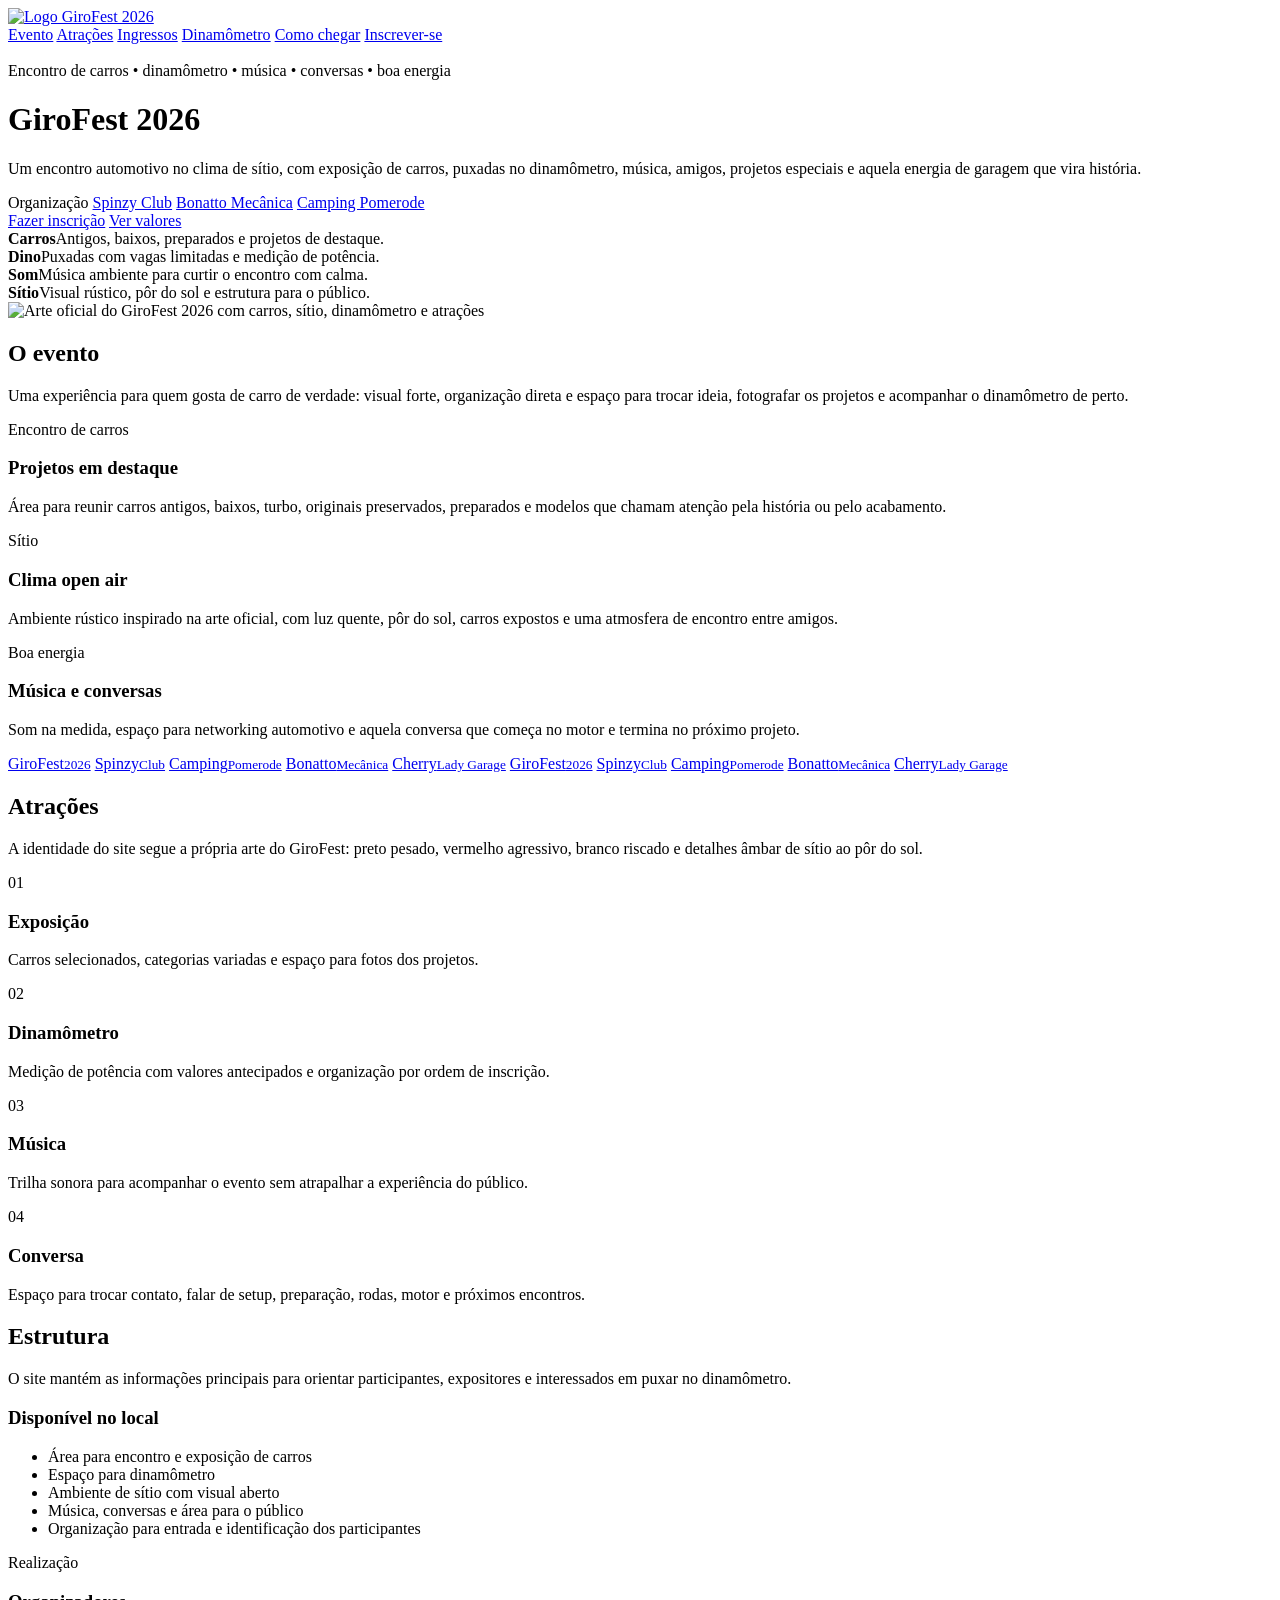
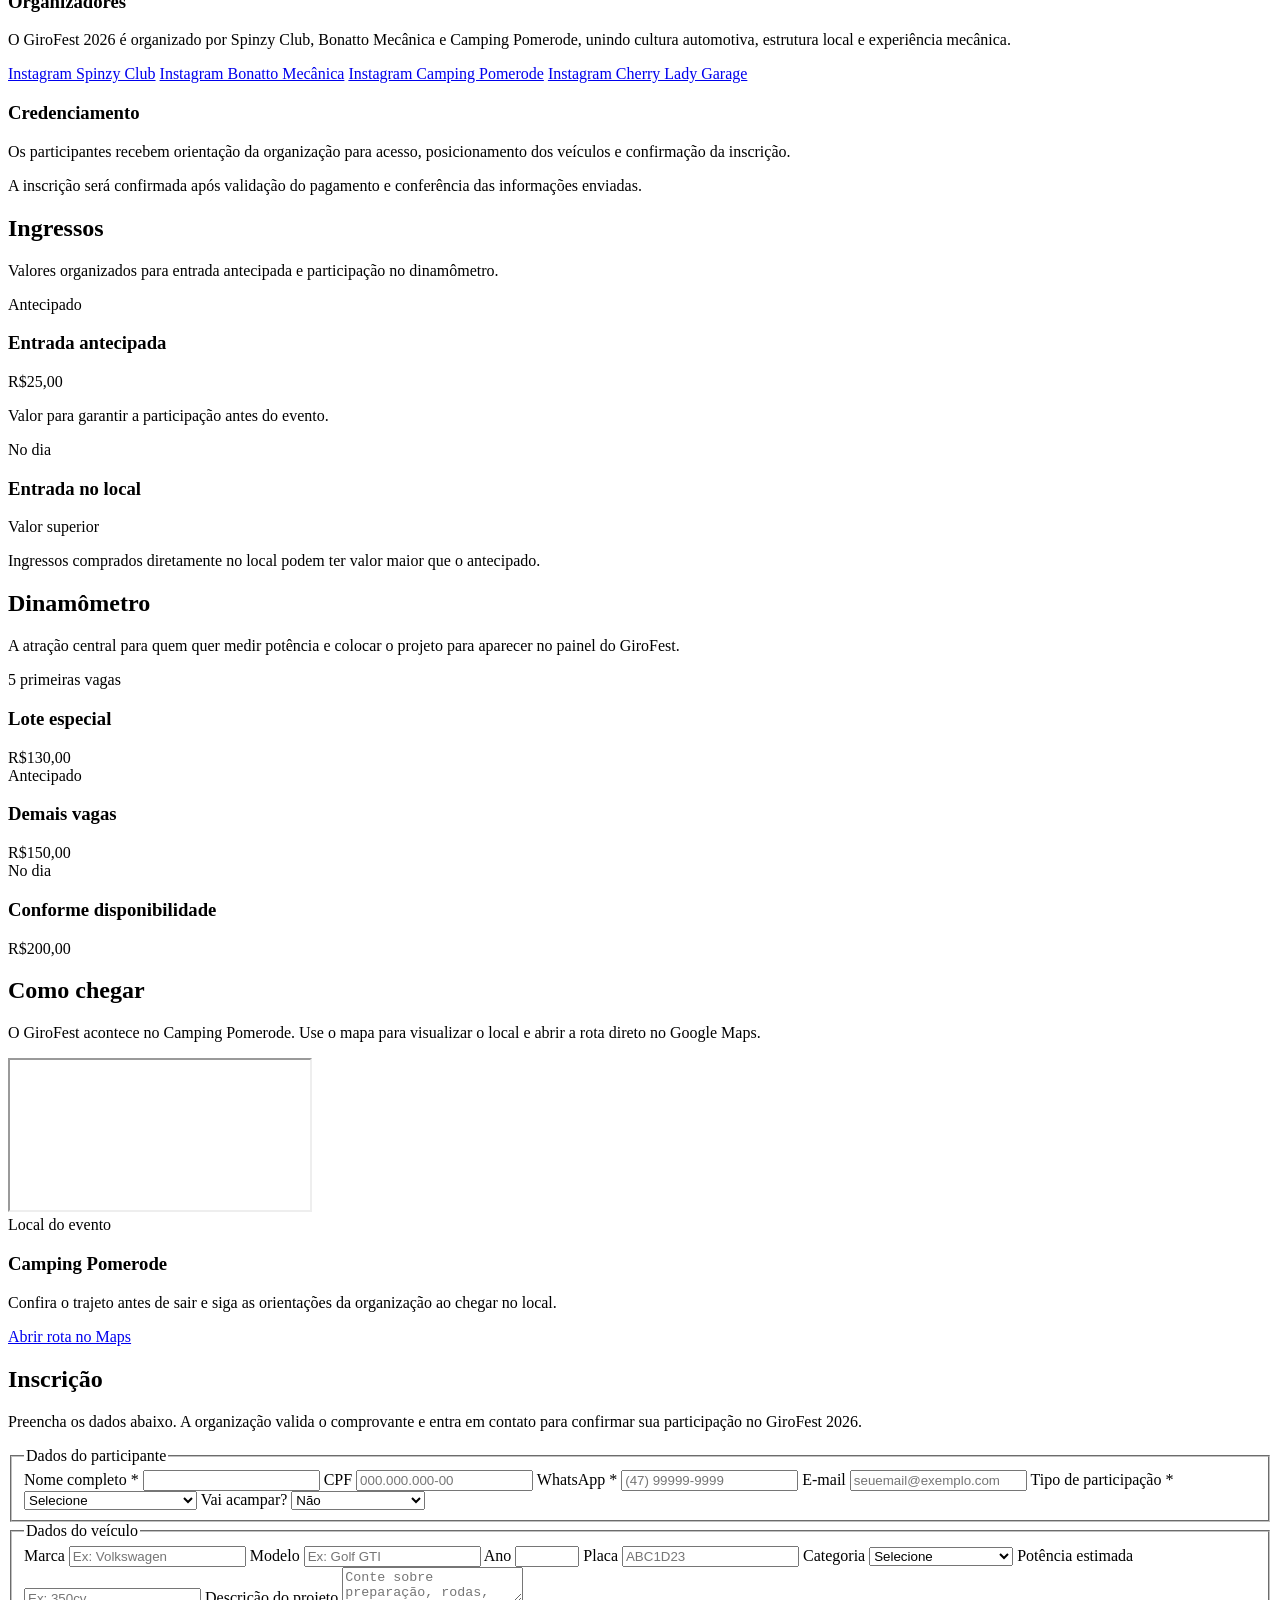
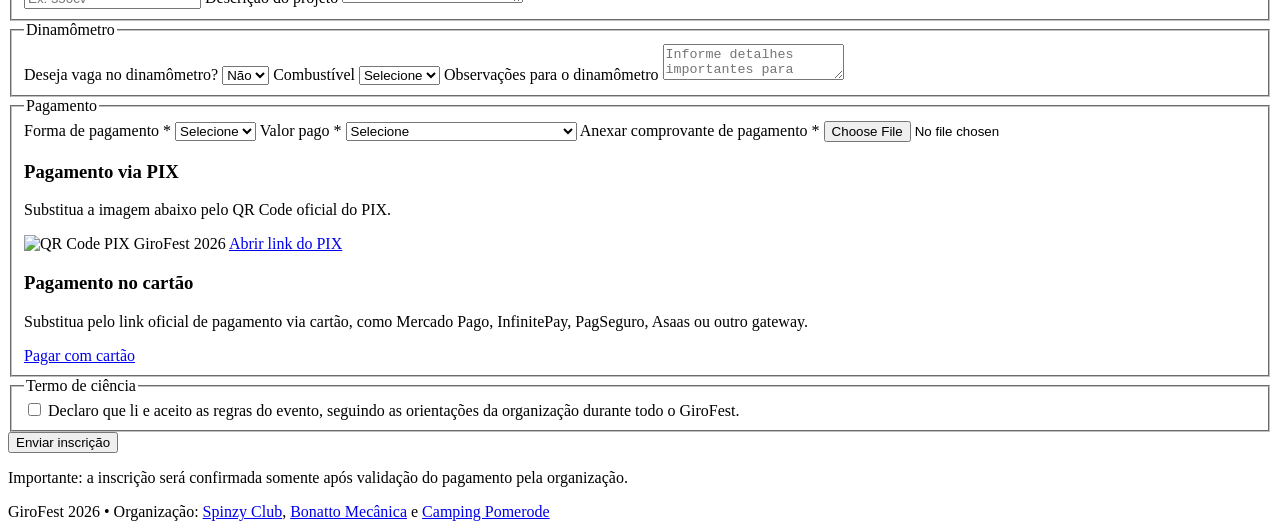
==== index.html @ ef0d071c "Add files via upload" ====
<!DOCTYPE html>
<html lang="pt-BR">
<head>
  <meta charset="UTF-8" />
  <meta name="viewport" content="width=device-width, initial-scale=1.0" />
  <title>GiroFest 2026 | Encontro de Carros</title>
  <meta name="description" content="GiroFest 2026 - encontro de carros com dinamometro, musica, conversas e boa energia em clima de sitio." />
  <link rel="stylesheet" href="css/styles.css" />
</head>
<body>
  <nav class="nav">
    <div class="container nav-inner">
      <a class="brand" href="#top" aria-label="GiroFest 2026">
        <img class="brand-logo" src="assets/images/girofest-logo-2026.jpeg" alt="Logo GiroFest 2026" />
      </a>
      <div class="nav-links">
        <a href="#evento">Evento</a>
        <a href="#atracoes">Atrações</a>
        <a href="#ingressos">Ingressos</a>
        <a href="#dinamometro">Dinamômetro</a>
        <a href="#localizacao">Como chegar</a>
        <a href="#inscricao" class="btn">Inscrever-se</a>
      </div>
    </div>
  </nav>

  <main id="top">
    <header class="hero">
      <div class="hero-bg" aria-hidden="true">
        <img src="assets/images/girofest-poster-2026.jpeg" alt="" />
      </div>

      <div class="container hero-grid">
        <div>
          <div class="eyebrow"><span class="slash"></span> Encontro de carros • dinamômetro • música • conversas • boa energia</div>
          <h1>Giro<span class="title-red">Fest</span> 2026</h1>
          <p class="hero-copy">
            Um encontro automotivo no clima de sítio, com exposição de carros, puxadas no dinamômetro,
            música, amigos, projetos especiais e aquela energia de garagem que vira história.
          </p>
          <div class="organizers" aria-label="Organizadores do GiroFest">
            <span>Organização</span>
            <a href="https://www.instagram.com/spinzyclub" target="_blank" rel="noopener">Spinzy Club</a>
            <a href="https://www.instagram.com/mecanicabonatto" target="_blank" rel="noopener">Bonatto Mecânica</a>
            <a href="https://www.instagram.com/campingpomerode" target="_blank" rel="noopener">Camping Pomerode</a>
          </div>
          <div class="hero-actions">
            <a class="btn" href="#inscricao">Fazer inscrição</a>
            <a class="btn secondary" href="#ingressos">Ver valores</a>
          </div>

          <div class="hero-stats" aria-label="Destaques do GiroFest">
            <div class="stat"><strong>Carros</strong><span>Antigos, baixos, preparados e projetos de destaque.</span></div>
            <div class="stat"><strong>Dino</strong><span>Puxadas com vagas limitadas e medição de potência.</span></div>
            <div class="stat"><strong>Som</strong><span>Música ambiente para curtir o encontro com calma.</span></div>
            <div class="stat"><strong>Sítio</strong><span>Visual rústico, pôr do sol e estrutura para o público.</span></div>
          </div>
        </div>

        <aside class="poster-frame" aria-label="Arte principal GiroFest 2026">
          <img src="assets/images/girofest-poster-2026.jpeg" alt="Arte oficial do GiroFest 2026 com carros, sítio, dinamômetro e atrações" />
        </aside>
      </div>
    </header>

    <section id="evento">
      <div class="container">
        <div class="section-title">
          <h2>O evento</h2>
          <p>Uma experiência para quem gosta de carro de verdade: visual forte, organização direta e espaço para trocar ideia, fotografar os projetos e acompanhar o dinamômetro de perto.</p>
        </div>

        <div class="grid-3">
          <article class="card feature">
            <span class="badge">Encontro de carros</span>
            <h3>Projetos em destaque</h3>
            <p>Área para reunir carros antigos, baixos, turbo, originais preservados, preparados e modelos que chamam atenção pela história ou pelo acabamento.</p>
          </article>
          <article class="card feature">
            <span class="badge">Sítio</span>
            <h3>Clima open air</h3>
            <p>Ambiente rústico inspirado na arte oficial, com luz quente, pôr do sol, carros expostos e uma atmosfera de encontro entre amigos.</p>
          </article>
          <article class="card feature">
            <span class="badge">Boa energia</span>
            <h3>Música e conversas</h3>
            <p>Som na medida, espaço para networking automotivo e aquela conversa que começa no motor e termina no próximo projeto.</p>
          </article>
        </div>
      </div>
    </section>

    <div class="visual-band">
      <div class="logo-strip">
        <a class="logo-tile girofest" href="#top"><span>GiroFest</span><small>2026</small></a>
        <a class="logo-tile spinzy" href="https://www.instagram.com/spinzyclub" target="_blank" rel="noopener"><span>Spinzy</span><small>Club</small></a>
        <a class="logo-tile camping" href="https://www.instagram.com/campingpomerode" target="_blank" rel="noopener"><span>Camping</span><small>Pomerode</small></a>
        <a class="logo-tile bonatto" href="https://www.instagram.com/mecanicabonatto" target="_blank" rel="noopener"><span>Bonatto</span><small>Mecânica</small></a>
        <a class="logo-tile cherry" href="https://www.instagram.com/cherryladygarage" target="_blank" rel="noopener"><span>Cherry</span><small>Lady Garage</small></a>
        <a class="logo-tile girofest" href="#top"><span>GiroFest</span><small>2026</small></a>
        <a class="logo-tile spinzy" href="https://www.instagram.com/spinzyclub" target="_blank" rel="noopener"><span>Spinzy</span><small>Club</small></a>
        <a class="logo-tile camping" href="https://www.instagram.com/campingpomerode" target="_blank" rel="noopener"><span>Camping</span><small>Pomerode</small></a>
        <a class="logo-tile bonatto" href="https://www.instagram.com/mecanicabonatto" target="_blank" rel="noopener"><span>Bonatto</span><small>Mecânica</small></a>
        <a class="logo-tile cherry" href="https://www.instagram.com/cherryladygarage" target="_blank" rel="noopener"><span>Cherry</span><small>Lady Garage</small></a>
      </div>
    </div>

    <section id="atracoes">
      <div class="container">
        <div class="section-title">
          <h2>Atrações</h2>
          <p>A identidade do site segue a própria arte do GiroFest: preto pesado, vermelho agressivo, branco riscado e detalhes âmbar de sítio ao pôr do sol.</p>
        </div>

        <div class="grid-4">
          <article class="card">
            <span class="badge">01</span>
            <h3>Exposição</h3>
            <p>Carros selecionados, categorias variadas e espaço para fotos dos projetos.</p>
          </article>
          <article class="card">
            <span class="badge">02</span>
            <h3>Dinamômetro</h3>
            <p>Medição de potência com valores antecipados e organização por ordem de inscrição.</p>
          </article>
          <article class="card">
            <span class="badge">03</span>
            <h3>Música</h3>
            <p>Trilha sonora para acompanhar o evento sem atrapalhar a experiência do público.</p>
          </article>
          <article class="card">
            <span class="badge">04</span>
            <h3>Conversa</h3>
            <p>Espaço para trocar contato, falar de setup, preparação, rodas, motor e próximos encontros.</p>
          </article>
        </div>
      </div>
    </section>

    <section id="estrutura">
      <div class="container">
        <div class="section-title">
          <h2>Estrutura</h2>
          <p>O site mantém as informações principais para orientar participantes, expositores e interessados em puxar no dinamômetro.</p>
        </div>

        <div class="grid-3">
          <article class="card">
            <h3>Disponível no local</h3>
            <ul>
              <li>Área para encontro e exposição de carros</li>
              <li>Espaço para dinamômetro</li>
              <li>Ambiente de sítio com visual aberto</li>
              <li>Música, conversas e área para o público</li>
              <li>Organização para entrada e identificação dos participantes</li>
            </ul>
          </article>
          <article class="card">
            <span class="badge">Realização</span>
            <h3>Organizadores</h3>
            <p>O GiroFest 2026 é organizado por Spinzy Club, Bonatto Mecânica e Camping Pomerode, unindo cultura automotiva, estrutura local e experiência mecânica.</p>
            <div class="social-links" aria-label="Instagram dos organizadores e apoiadores">
              <a href="https://www.instagram.com/spinzyclub" target="_blank" rel="noopener">Instagram Spinzy Club</a>
              <a href="https://www.instagram.com/mecanicabonatto" target="_blank" rel="noopener">Instagram Bonatto Mecânica</a>
              <a href="https://www.instagram.com/campingpomerode" target="_blank" rel="noopener">Instagram Camping Pomerode</a>
              <a href="https://www.instagram.com/cherryladygarage" target="_blank" rel="noopener">Instagram Cherry Lady Garage</a>
            </div>
          </article>
          <article class="card">
            <h3>Credenciamento</h3>
            <p>Os participantes recebem orientação da organização para acesso, posicionamento dos veículos e confirmação da inscrição.</p>
            <p class="notice">A inscrição será confirmada após validação do pagamento e conferência das informações enviadas.</p>
          </article>
        </div>
      </div>
    </section>

    <section id="ingressos">
      <div class="container">
        <div class="section-title">
          <h2>Ingressos</h2>
          <p>Valores organizados para entrada antecipada e participação no dinamômetro.</p>
        </div>

        <div class="grid-2">
          <article class="card feature">
            <span class="badge">Antecipado</span>
            <h3>Entrada antecipada</h3>
            <div class="price">R$25,00</div>
            <p>Valor para garantir a participação antes do evento.</p>
          </article>
          <article class="card feature">
            <span class="badge">No dia</span>
            <h3>Entrada no local</h3>
            <div class="price">Valor superior</div>
            <p>Ingressos comprados diretamente no local podem ter valor maior que o antecipado.</p>
          </article>
        </div>
      </div>
    </section>

    <section id="dinamometro">
      <div class="container">
        <div class="section-title">
          <h2>Dinamômetro</h2>
          <p>A atração central para quem quer medir potência e colocar o projeto para aparecer no painel do GiroFest.</p>
        </div>

        <div class="grid-3">
          <article class="card">
            <span class="badge">5 primeiras vagas</span>
            <h3>Lote especial</h3>
            <div class="price">R$130,00</div>
          </article>
          <article class="card">
            <span class="badge">Antecipado</span>
            <h3>Demais vagas</h3>
            <div class="price">R$150,00</div>
          </article>
          <article class="card">
            <span class="badge">No dia</span>
            <h3>Conforme disponibilidade</h3>
            <div class="price">R$200,00</div>
          </article>
        </div>
      </div>
    </section>

    <section id="localizacao">
      <div class="container">
        <div class="section-title">
          <h2>Como chegar</h2>
          <p>O GiroFest acontece no Camping Pomerode. Use o mapa para visualizar o local e abrir a rota direto no Google Maps.</p>
        </div>

        <div class="location-grid">
          <div class="map-frame">
            <iframe
              title="Mapa do Camping Pomerode no Google Maps"
              src="https://www.google.com/maps?q=Camping%20Pomerode&output=embed"
              loading="lazy"
              referrerpolicy="no-referrer-when-downgrade"
              allowfullscreen>
            </iframe>
          </div>

          <aside class="card location-card">
            <span class="badge">Local do evento</span>
            <h3>Camping Pomerode</h3>
            <p>Confira o trajeto antes de sair e siga as orientações da organização ao chegar no local.</p>
            <a class="btn" href="https://www.google.com/maps/dir/?api=1&destination=Camping%20Pomerode" target="_blank" rel="noopener">Abrir rota no Maps</a>
          </aside>
        </div>
      </div>
    </section>

    <section id="inscricao">
      <div class="container">
        <div class="section-title">
          <h2>Inscrição</h2>
          <p>Preencha os dados abaixo. A organização valida o comprovante e entra em contato para confirmar sua participação no GiroFest 2026.</p>
        </div>

        <div class="form-shell">
          <form id="registrationForm">
            <fieldset>
              <legend>Dados do participante</legend>
              <div class="form-grid">
                <label>Nome completo *
                  <input type="text" name="nome" required />
                </label>
                <label>CPF
                  <input type="text" name="cpf" placeholder="000.000.000-00" />
                </label>
                <label>WhatsApp *
                  <input type="tel" name="whatsapp" placeholder="(47) 99999-9999" required />
                </label>
                <label>E-mail
                  <input type="email" name="email" placeholder="seuemail@exemplo.com" />
                </label>
                <label>Tipo de participação *
                  <select name="tipo_participacao" required>
                    <option value="">Selecione</option>
                    <option value="Visitante">Visitante</option>
                    <option value="Expositor">Expositor</option>
                    <option value="Área Premium">Área Premium</option>
                    <option value="Dinamômetro">Dinamômetro</option>
                    <option value="Expositor + Dinamômetro">Expositor + Dinamômetro</option>
                  </select>
                </label>
                <label>Vai acampar?
                  <select name="camping">
                    <option value="Não">Não</option>
                    <option value="Sexta a sábado">Sexta a sábado</option>
                    <option value="Sábado a domingo">Sábado a domingo</option>
                    <option value="Sexta a domingo">Sexta a domingo</option>
                  </select>
                </label>
              </div>
            </fieldset>

            <fieldset>
              <legend>Dados do veículo</legend>
              <div class="form-grid">
                <label>Marca
                  <input type="text" name="marca" placeholder="Ex: Volkswagen" />
                </label>
                <label>Modelo
                  <input type="text" name="modelo" placeholder="Ex: Golf GTI" />
                </label>
                <label>Ano
                  <input type="number" name="ano" min="1900" max="2026" />
                </label>
                <label>Placa
                  <input type="text" name="placa" placeholder="ABC1D23" />
                </label>
                <label>Categoria
                  <select name="categoria_carro">
                    <option value="">Selecione</option>
                    <option value="Antigo">Antigo</option>
                    <option value="Baixo">Baixo</option>
                    <option value="Turbo">Turbo</option>
                    <option value="Original">Original</option>
                    <option value="Preparado">Preparado</option>
                    <option value="Premium / Destaque">Premium / Destaque</option>
                    <option value="Outro">Outro</option>
                  </select>
                </label>
                <label>Potência estimada
                  <input type="text" name="potencia" placeholder="Ex: 350cv" />
                </label>
                <label class="full">Descrição do projeto
                  <textarea name="descricao_carro" placeholder="Conte sobre preparação, rodas, suspensão, motor, história do carro ou detalhes que merecem destaque."></textarea>
                </label>
              </div>
            </fieldset>

            <fieldset>
              <legend>Dinamômetro</legend>
              <div class="form-grid">
                <label>Deseja vaga no dinamômetro?
                  <select name="quer_dinamometro">
                    <option value="Não">Não</option>
                    <option value="Sim">Sim</option>
                  </select>
                </label>
                <label>Combustível
                  <select name="combustivel">
                    <option value="">Selecione</option>
                    <option value="Gasolina">Gasolina</option>
                    <option value="Etanol">Etanol</option>
                    <option value="Flex">Flex</option>
                    <option value="Metanol">Metanol</option>
                    <option value="Diesel">Diesel</option>
                    <option value="Outro">Outro</option>
                  </select>
                </label>
                <label class="full">Observações para o dinamômetro
                  <textarea name="obs_dinamometro" placeholder="Informe detalhes importantes para organização da puxada."></textarea>
                </label>
              </div>
            </fieldset>

            <fieldset>
              <legend>Pagamento</legend>
              <div class="form-grid">
                <label>Forma de pagamento *
                  <select name="forma_pagamento" required>
                    <option value="">Selecione</option>
                    <option value="PIX">PIX</option>
                    <option value="Cartão">Cartão</option>
                  </select>
                </label>
                <label>Valor pago *
                  <select name="valor_pago" required>
                    <option value="">Selecione</option>
                    <option value="25">Entrada antecipada - R$25</option>
                    <option value="130">Dinamômetro lote especial - R$130</option>
                    <option value="150">Dinamômetro antecipado - R$150</option>
                    <option value="200">Dinamômetro no dia - R$200</option>
                    <option value="Outro">Outro valor</option>
                  </select>
                </label>
                <label class="full">Anexar comprovante de pagamento *
                  <input type="file" name="comprovante" accept="image/*,.pdf" required />
                </label>
              </div>

              <div class="payment-box">
                <div class="pay-card">
                  <h3>Pagamento via PIX</h3>
                  <p class="notice">Substitua a imagem abaixo pelo QR Code oficial do PIX.</p>
                  <img src="https://api.qrserver.com/v1/create-qr-code/?size=180x180&data=PIX-GIROFEST-2026" alt="QR Code PIX GiroFest 2026" />
                  <a class="btn secondary" href="https://seu-link-pix.com.br" target="_blank" rel="noopener">Abrir link do PIX</a>
                </div>
                <div class="pay-card">
                  <h3>Pagamento no cartão</h3>
                  <p class="notice">Substitua pelo link oficial de pagamento via cartão, como Mercado Pago, InfinitePay, PagSeguro, Asaas ou outro gateway.</p>
                  <a class="btn secondary" href="https://seu-link-cartao.com.br" target="_blank" rel="noopener">Pagar com cartão</a>
                </div>
              </div>
            </fieldset>

            <fieldset>
              <legend>Termo de ciência</legend>
              <label class="check-label">
                <input type="checkbox" name="aceite_regras" value="Sim" required />
                <span>Declaro que li e aceito as regras do evento, seguindo as orientações da organização durante todo o GiroFest.</span>
              </label>
            </fieldset>

            <div id="formStatus" class="status"></div>
            <button class="btn" type="submit">Enviar inscrição</button>
            <p class="notice">Importante: a inscrição será confirmada somente após validação do pagamento pela organização.</p>
          </form>
        </div>
      </div>
    </section>
  </main>

  <footer class="footer">
    <div class="container">
      GiroFest 2026 • Organização:
      <a href="https://www.instagram.com/spinzyclub" target="_blank" rel="noopener">Spinzy Club</a>,
      <a href="https://www.instagram.com/mecanicabonatto" target="_blank" rel="noopener">Bonatto Mecânica</a> e
      <a href="https://www.instagram.com/campingpomerode" target="_blank" rel="noopener">Camping Pomerode</a>
    </div>
  </footer>
  <script src="js/main.js"></script>
</body>
</html>
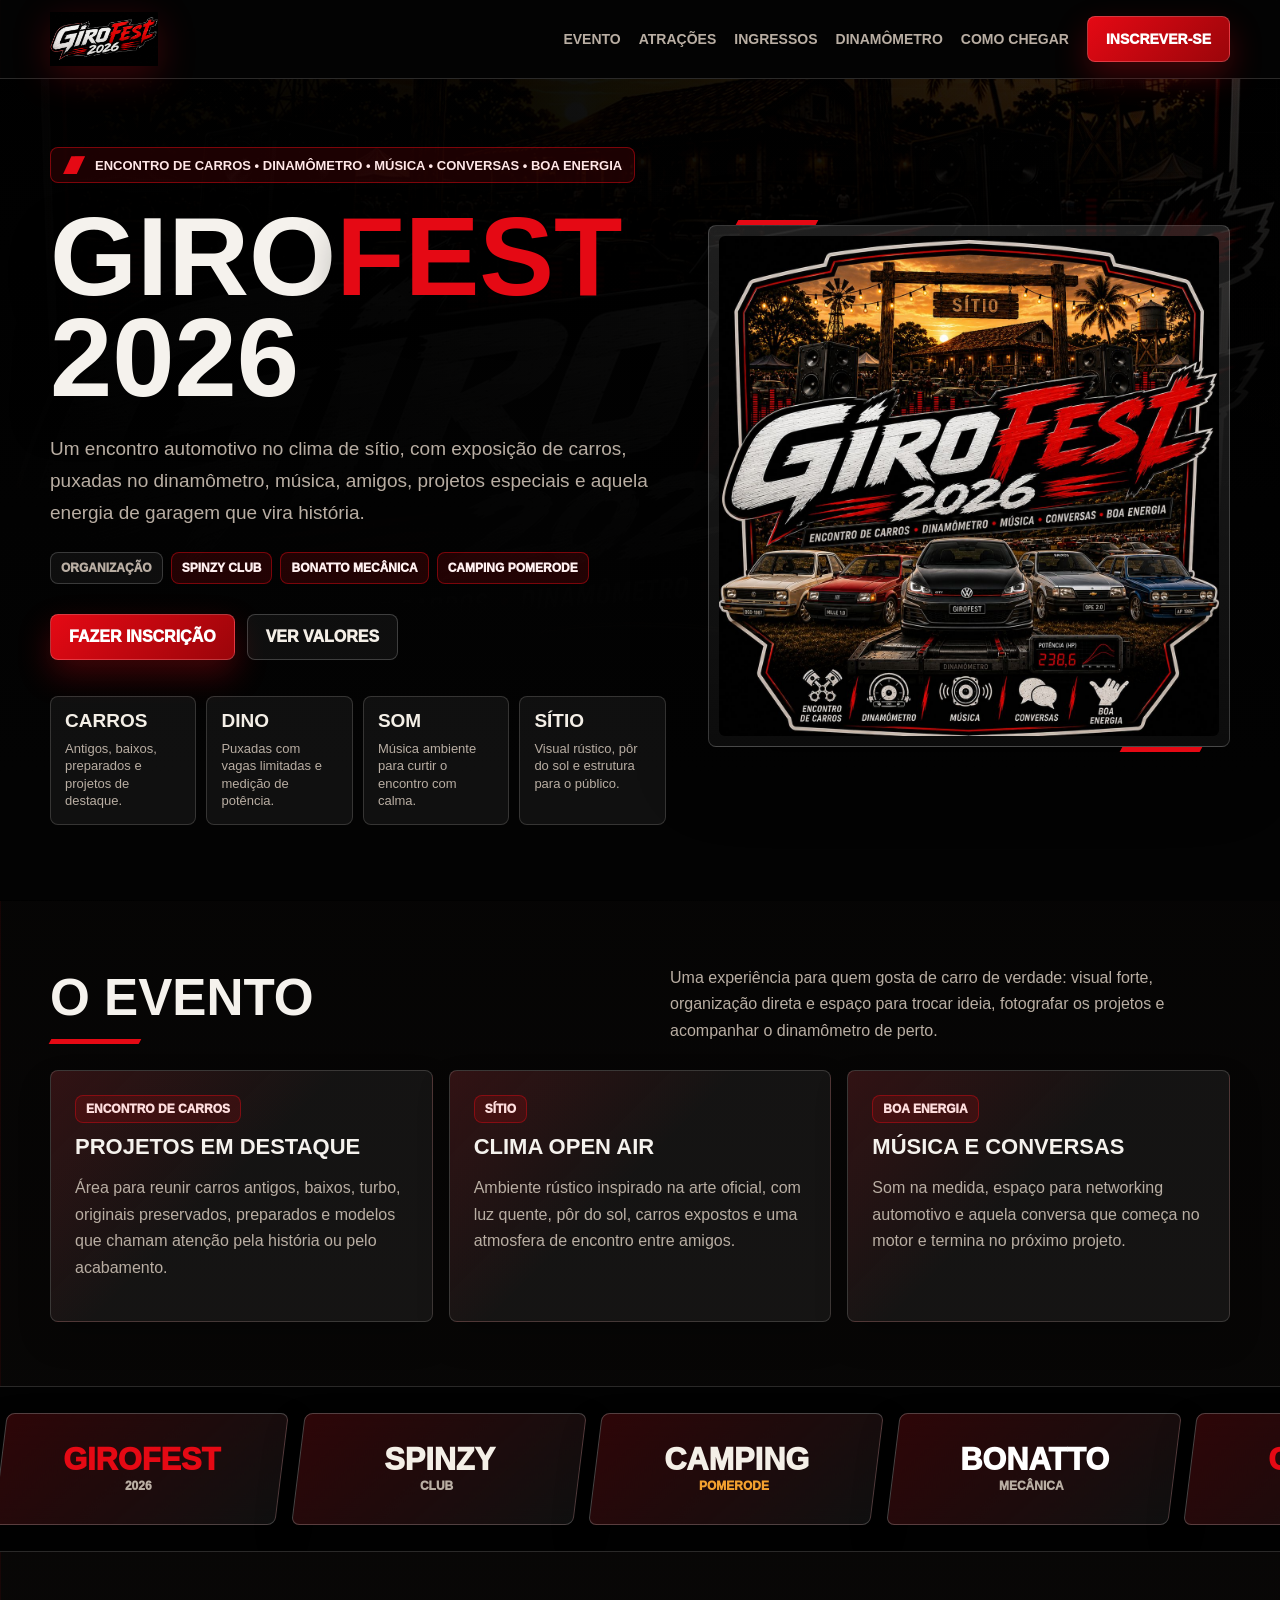
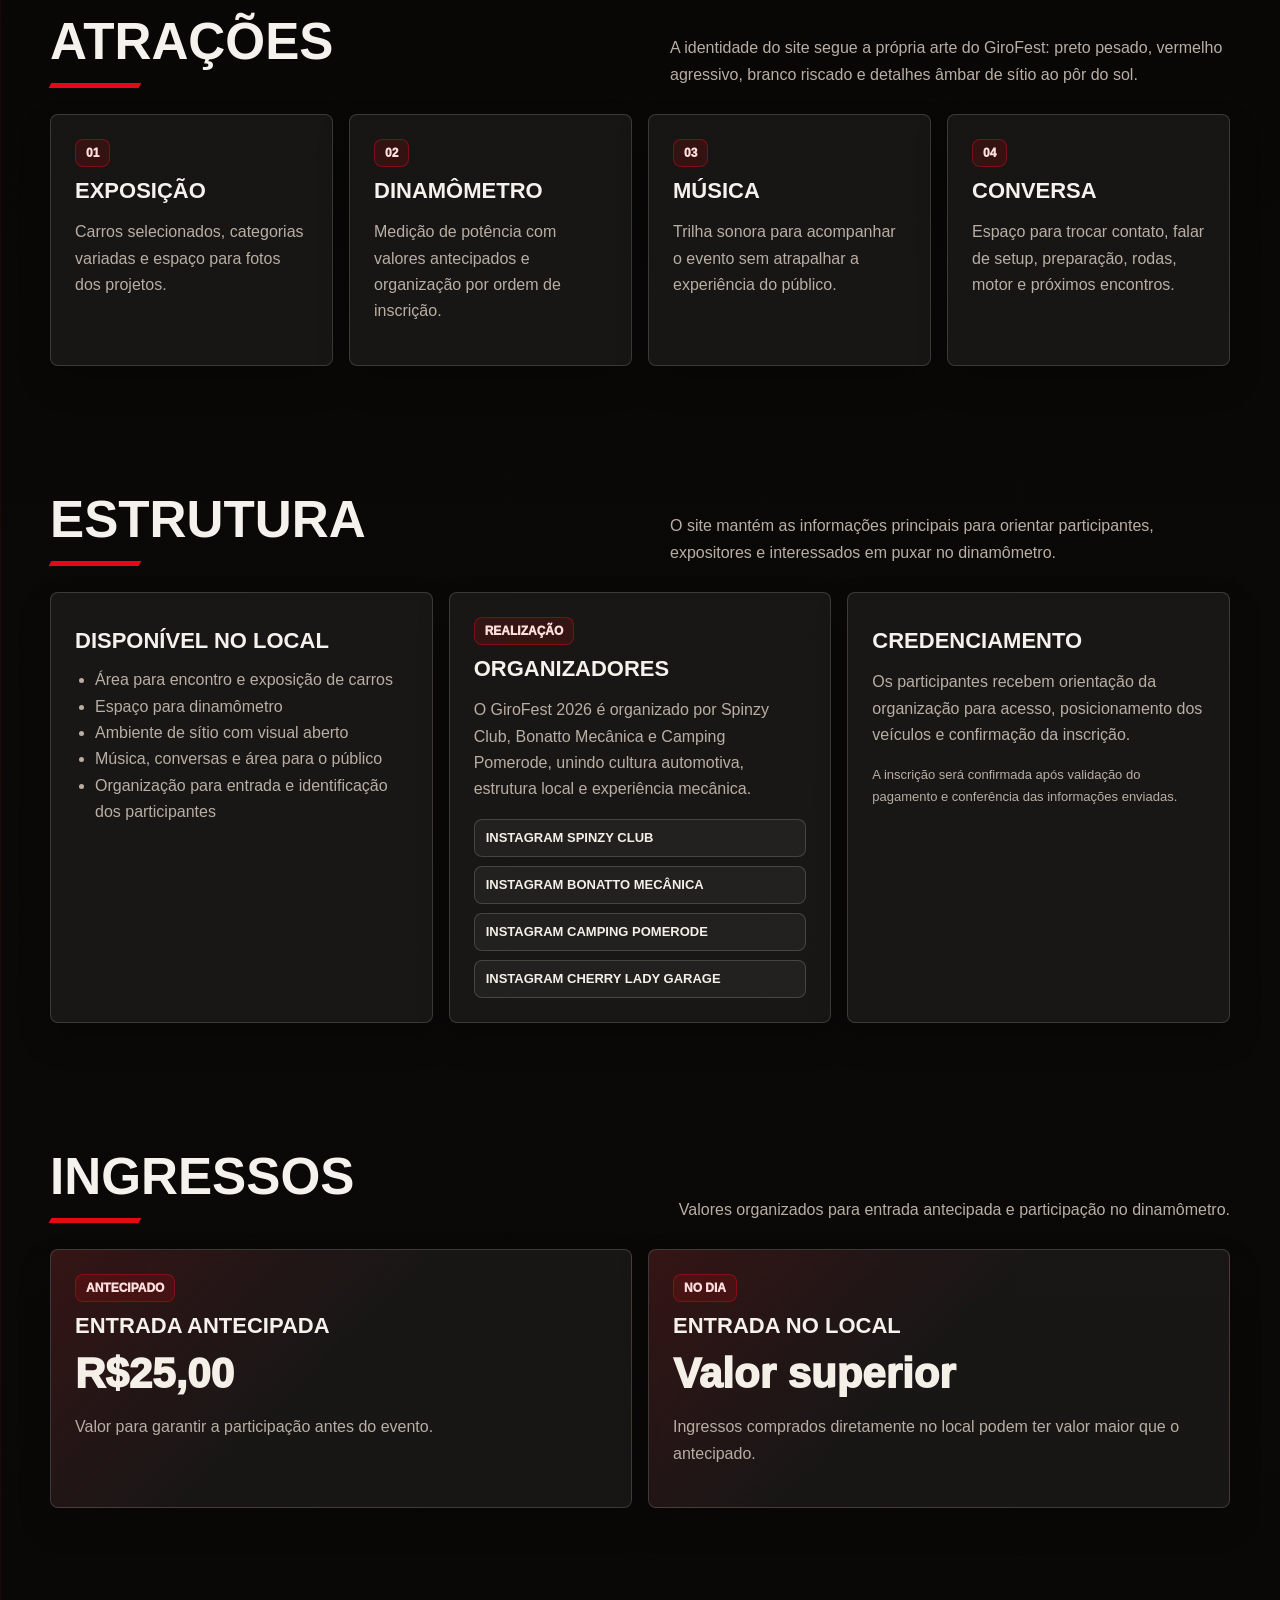
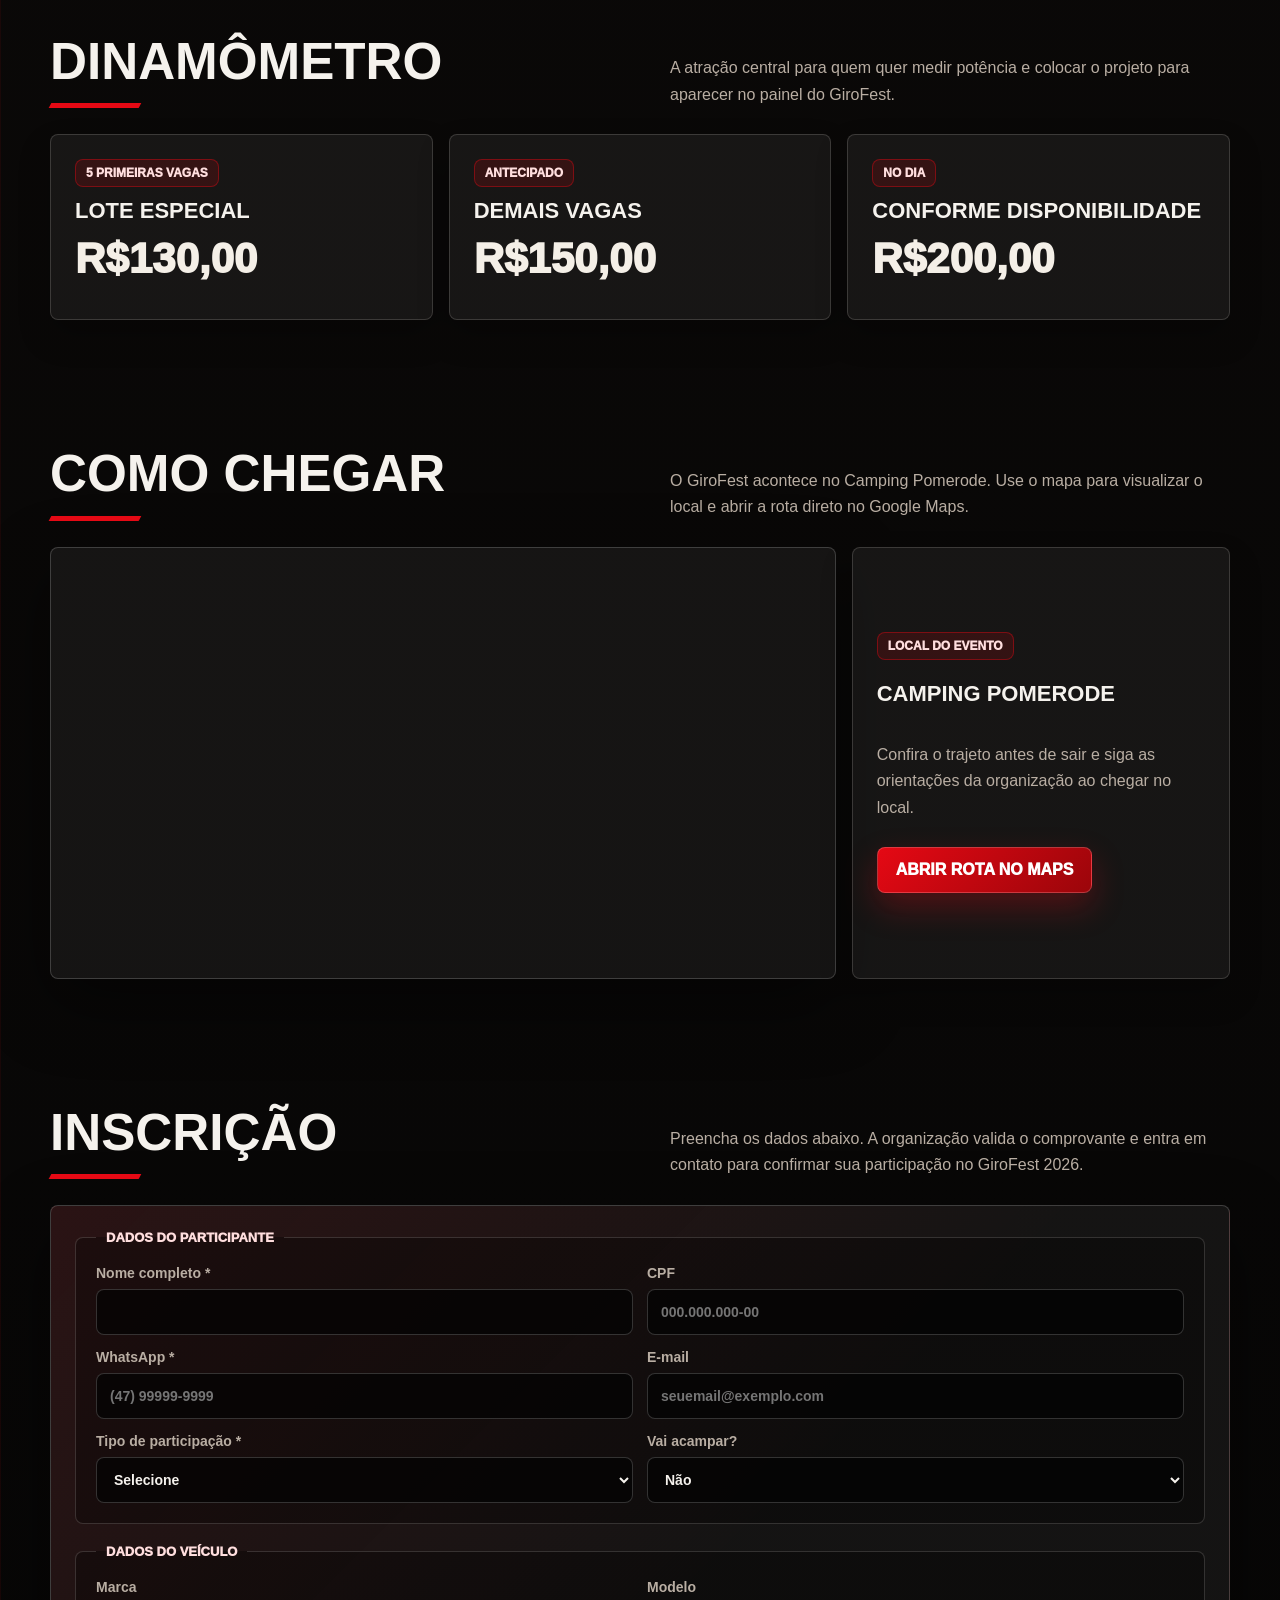
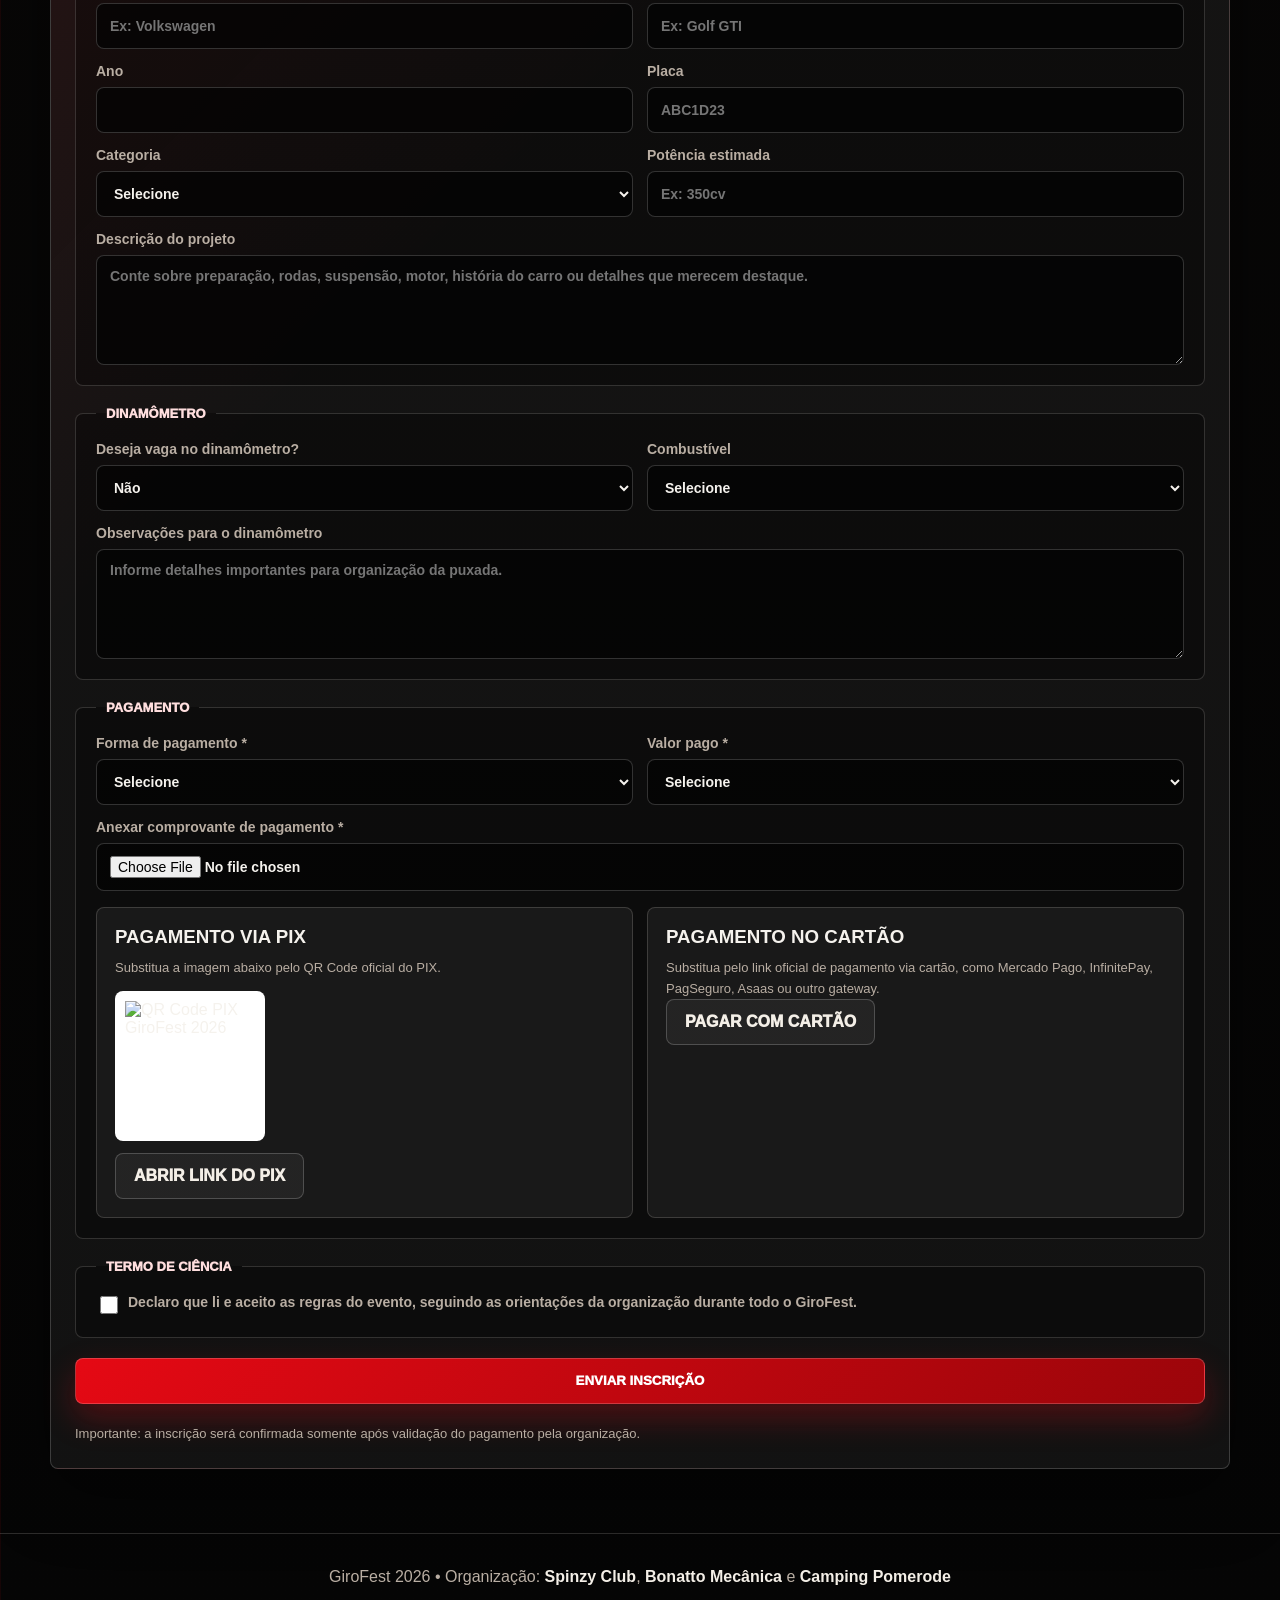
==== commit 0175a306: "Add files via upload" ====
--- a/index.html
+++ b/index.html
@@ -5,13 +5,761 @@
   <meta name="viewport" content="width=device-width, initial-scale=1.0" />
   <title>GiroFest 2026 | Encontro de Carros</title>
   <meta name="description" content="GiroFest 2026 - encontro de carros com dinamometro, musica, conversas e boa energia em clima de sitio." />
-  <link rel="stylesheet" href="css/styles.css" />
+  <style>
+:root {
+      --bg: #040404;
+      --bg-soft: #0d0d0d;
+      --panel: rgba(255, 255, 255, 0.06);
+      --panel-strong: rgba(255, 255, 255, 0.1);
+      --text: #f5f2ed;
+      --muted: #b9aea3;
+      --red: #e50914;
+      --red-dark: #9b050a;
+      --cream: #f4efe7;
+      --amber: #f3a12f;
+      --line: rgba(245, 242, 237, 0.16);
+      --success: #34d399;
+      --danger: #ef4444;
+      --shadow: 0 24px 70px rgba(0, 0, 0, 0.48);
+      --radius: 8px;
+      --max: 1180px;
+    }
+
+    * { box-sizing: border-box; }
+
+    html { scroll-behavior: smooth; }
+
+    body {
+      margin: 0;
+      font-family: Inter, Arial, Helvetica, sans-serif;
+      background:
+        linear-gradient(90deg, rgba(229, 9, 20, 0.08) 0 1px, transparent 1px 96px),
+        linear-gradient(180deg, #020202 0%, #0b0908 36%, #050505 100%);
+      color: var(--text);
+    }
+
+    body::before {
+      content: "";
+      position: fixed;
+      inset: 0;
+      z-index: -2;
+      background-image:
+        linear-gradient(rgba(255, 255, 255, 0.025) 1px, transparent 1px),
+        linear-gradient(90deg, rgba(255, 255, 255, 0.025) 1px, transparent 1px);
+      background-size: 44px 44px;
+      mask-image: linear-gradient(180deg, rgba(0, 0, 0, 0.75), transparent 72%);
+    }
+
+    body::after {
+      content: "";
+      position: fixed;
+      inset: 0;
+      z-index: -1;
+      pointer-events: none;
+      background: linear-gradient(180deg, rgba(0, 0, 0, 0.1), #030303 86%);
+    }
+
+    a { color: inherit; text-decoration: none; }
+
+    img { max-width: 100%; display: block; }
+
+    .container {
+      width: min(100% - 32px, var(--max));
+      margin: 0 auto;
+    }
+
+    .nav {
+      position: sticky;
+      top: 0;
+      z-index: 50;
+      border-bottom: 1px solid var(--line);
+      background: rgba(4, 4, 4, 0.82);
+      backdrop-filter: blur(16px);
+    }
+
+    .nav-inner {
+      display: flex;
+      align-items: center;
+      justify-content: space-between;
+      gap: 20px;
+      min-height: 78px;
+    }
+
+    .brand {
+      display: flex;
+      align-items: center;
+      gap: 14px;
+      min-width: 0;
+      font-weight: 950;
+      text-transform: uppercase;
+    }
+
+    .brand-logo {
+      width: clamp(150px, 18vw, 260px);
+      height: 54px;
+      object-fit: contain;
+      object-position: left center;
+      filter: drop-shadow(0 10px 18px rgba(229, 9, 20, 0.24));
+    }
+
+    .nav-links {
+      display: flex;
+      align-items: center;
+      gap: 18px;
+      color: var(--muted);
+      font-size: 14px;
+      font-weight: 800;
+      text-transform: uppercase;
+    }
+
+    .nav-links a:hover { color: var(--cream); }
+
+    .btn {
+      display: inline-flex;
+      align-items: center;
+      justify-content: center;
+      gap: 10px;
+      min-height: 46px;
+      padding: 12px 18px;
+      border: 1px solid rgba(255, 255, 255, 0.2);
+      border-radius: var(--radius);
+      background: linear-gradient(135deg, var(--red), var(--red-dark));
+      color: #fff;
+      font-weight: 950;
+      text-transform: uppercase;
+      cursor: pointer;
+      box-shadow: 0 14px 32px rgba(229, 9, 20, 0.28);
+      transition: transform 0.18s ease, border-color 0.18s ease, background 0.18s ease;
+    }
+
+    .btn:hover {
+      transform: translateY(-2px);
+      border-color: rgba(255, 255, 255, 0.45);
+    }
+
+    .btn.secondary {
+      background: rgba(255, 255, 255, 0.05);
+      color: var(--cream);
+      box-shadow: none;
+    }
+
+    .hero {
+      position: relative;
+      overflow: hidden;
+      min-height: calc(100vh - 78px);
+      padding: 46px 0 54px;
+      display: grid;
+      align-items: center;
+    }
+
+    .hero-bg {
+      position: absolute;
+      inset: 0;
+      z-index: -1;
+    }
+
+    .hero-bg img {
+      width: 100%;
+      height: 100%;
+      object-fit: cover;
+      object-position: center;
+      opacity: 0.34;
+      filter: saturate(1.06) contrast(1.08);
+    }
+
+    .hero-bg::after {
+      content: "";
+      position: absolute;
+      inset: 0;
+      background:
+        linear-gradient(90deg, rgba(0, 0, 0, 0.92), rgba(0, 0, 0, 0.72) 45%, rgba(0, 0, 0, 0.2)),
+        linear-gradient(180deg, rgba(0, 0, 0, 0.15), #040404 94%);
+    }
+
+    .hero-grid {
+      display: grid;
+      grid-template-columns: minmax(0, 0.92fr) minmax(360px, 0.78fr);
+      gap: 42px;
+      align-items: center;
+    }
+
+    .eyebrow {
+      display: inline-flex;
+      align-items: center;
+      gap: 10px;
+      max-width: 100%;
+      padding: 8px 12px;
+      border: 1px solid rgba(229, 9, 20, 0.48);
+      border-radius: var(--radius);
+      background: rgba(229, 9, 20, 0.12);
+      color: #ffe7e7;
+      font-size: 13px;
+      font-weight: 900;
+      text-transform: uppercase;
+    }
+
+    .slash {
+      width: 22px;
+      height: 18px;
+      background: var(--red);
+      clip-path: polygon(38% 0, 100% 0, 62% 100%, 0 100%);
+      box-shadow: 12px 0 0 rgba(229, 9, 20, 0.5);
+      flex: 0 0 auto;
+    }
+
+    h1 {
+      margin: 24px 0 0;
+      font-size: clamp(42px, 9vw, 112px);
+      line-height: 0.9;
+      letter-spacing: 0;
+      text-transform: uppercase;
+      text-shadow: 0 18px 40px rgba(0, 0, 0, 0.5);
+    }
+
+    .title-red { color: var(--red); }
+
+    .hero-copy {
+      margin: 24px 0 0;
+      color: var(--muted);
+      font-size: 19px;
+      line-height: 1.7;
+      max-width: 700px;
+    }
+
+    .organizers {
+      display: flex;
+      flex-wrap: wrap;
+      align-items: center;
+      gap: 8px;
+      margin-top: 22px;
+      max-width: 760px;
+    }
+
+    .organizers span,
+    .organizers a {
+      min-height: 32px;
+      display: inline-flex;
+      align-items: center;
+      padding: 7px 10px;
+      border-radius: var(--radius);
+      text-transform: uppercase;
+      font-size: 12px;
+      font-weight: 950;
+    }
+
+    .organizers span {
+      border: 1px solid rgba(255, 255, 255, 0.18);
+      color: var(--muted);
+      background: rgba(255, 255, 255, 0.05);
+    }
+
+    .organizers a {
+      border: 1px solid rgba(229, 9, 20, 0.46);
+      color: #fff0f0;
+      background: rgba(229, 9, 20, 0.14);
+    }
+
+    .organizers a:hover {
+      border-color: rgba(255, 255, 255, 0.5);
+      background: rgba(229, 9, 20, 0.24);
+    }
+
+    .hero-actions {
+      display: flex;
+      flex-wrap: wrap;
+      gap: 12px;
+      margin-top: 30px;
+    }
+
+    .hero-stats {
+      display: grid;
+      grid-template-columns: repeat(4, minmax(0, 1fr));
+      gap: 10px;
+      margin-top: 36px;
+      max-width: 760px;
+    }
+
+    .stat {
+      min-height: 98px;
+      padding: 14px;
+      border: 1px solid var(--line);
+      border-radius: var(--radius);
+      background: rgba(255, 255, 255, 0.055);
+    }
+
+    .stat strong {
+      display: block;
+      font-size: 19px;
+      line-height: 1.1;
+      color: var(--cream);
+      text-transform: uppercase;
+    }
+
+    .stat span {
+      display: block;
+      margin-top: 8px;
+      color: var(--muted);
+      font-size: 13px;
+      line-height: 1.35;
+    }
+
+    .poster-frame {
+      position: relative;
+      padding: 10px;
+      border: 1px solid rgba(255, 255, 255, 0.18);
+      border-radius: var(--radius);
+      background: linear-gradient(180deg, rgba(255, 255, 255, 0.12), rgba(255, 255, 255, 0.04));
+      box-shadow: var(--shadow);
+    }
+
+    .poster-frame::before,
+    .poster-frame::after {
+      content: "";
+      position: absolute;
+      width: 80px;
+      height: 5px;
+      background: var(--red);
+      transform: skewX(-28deg);
+    }
+
+    .poster-frame::before { top: -6px; left: 28px; }
+    .poster-frame::after { right: 28px; bottom: -6px; }
+
+    .poster-frame img {
+      width: 100%;
+      aspect-ratio: 1 / 1;
+      object-fit: cover;
+      border-radius: calc(var(--radius) - 2px);
+    }
+
+    section { padding: 64px 0; }
+
+    .section-title {
+      display: flex;
+      align-items: end;
+      justify-content: space-between;
+      gap: 28px;
+      margin-bottom: 26px;
+    }
+
+    .section-title h2 {
+      margin: 0;
+      font-size: clamp(30px, 4vw, 52px);
+      line-height: 1;
+      letter-spacing: 0;
+      text-transform: uppercase;
+    }
+
+    .section-title p {
+      max-width: 560px;
+      margin: 0;
+      color: var(--muted);
+      line-height: 1.65;
+    }
+
+    .section-title h2::after {
+      content: "";
+      display: block;
+      width: 90px;
+      height: 5px;
+      margin-top: 16px;
+      background: var(--red);
+      transform: skewX(-28deg);
+    }
+
+    .grid-2,
+    .grid-3,
+    .grid-4 {
+      display: grid;
+      gap: 16px;
+    }
+
+    .grid-2 { grid-template-columns: repeat(2, minmax(0, 1fr)); }
+    .grid-3 { grid-template-columns: repeat(3, minmax(0, 1fr)); }
+    .grid-4 { grid-template-columns: repeat(4, minmax(0, 1fr)); }
+
+    .card {
+      border: 1px solid var(--line);
+      border-radius: var(--radius);
+      background: var(--panel);
+      padding: 24px;
+      box-shadow: 0 16px 32px rgba(0, 0, 0, 0.24);
+    }
+
+    .card.feature {
+      background:
+        linear-gradient(135deg, rgba(229, 9, 20, 0.14), transparent 46%),
+        var(--panel);
+    }
+
+    .card h3 {
+      margin: 12px 0 10px;
+      font-size: 22px;
+      line-height: 1.1;
+      text-transform: uppercase;
+    }
+
+    .card p,
+    .card li {
+      color: var(--muted);
+      line-height: 1.65;
+    }
+
+    .card ul {
+      padding-left: 20px;
+      margin: 14px 0 0;
+    }
+
+    .badge {
+      display: inline-flex;
+      align-items: center;
+      min-height: 28px;
+      padding: 6px 10px;
+      border: 1px solid rgba(229, 9, 20, 0.42);
+      border-radius: var(--radius);
+      background: rgba(229, 9, 20, 0.14);
+      color: #ffdede;
+      font-size: 12px;
+      font-weight: 950;
+      text-transform: uppercase;
+    }
+
+    .price {
+      margin: 12px 0;
+      font-size: clamp(30px, 4vw, 42px);
+      font-weight: 950;
+      letter-spacing: 0;
+      color: var(--cream);
+    }
+
+    .visual-band {
+      overflow: hidden;
+      border-top: 1px solid var(--line);
+      border-bottom: 1px solid var(--line);
+      background: #020202;
+      padding: 26px 0;
+    }
+
+    .logo-strip {
+      display: flex;
+      align-items: center;
+      gap: 16px;
+      width: max-content;
+      animation: slide 28s linear infinite;
+    }
+
+    .logo-strip:hover {
+      animation-play-state: paused;
+    }
+
+    .logo-tile {
+      width: clamp(190px, 22vw, 310px);
+      height: 112px;
+      display: grid;
+      place-items: center;
+      align-content: center;
+      gap: 4px;
+      border: 1px solid rgba(255, 255, 255, 0.22);
+      border-radius: var(--radius);
+      background:
+        linear-gradient(135deg, rgba(229, 9, 20, 0.18), rgba(255, 255, 255, 0.045)),
+        #050505;
+      box-shadow: 0 18px 34px rgba(0, 0, 0, 0.34);
+      transform: skewX(-7deg);
+    }
+
+    .logo-tile span,
+    .logo-tile small {
+      transform: skewX(7deg);
+    }
+
+    .logo-tile span {
+      color: var(--cream);
+      font-size: clamp(22px, 2.4vw, 36px);
+      font-weight: 950;
+      line-height: 0.95;
+      text-transform: uppercase;
+    }
+
+    .logo-tile small {
+      color: var(--muted);
+      font-size: 12px;
+      font-weight: 950;
+      letter-spacing: 0;
+      text-transform: uppercase;
+    }
+
+    .logo-tile:hover {
+      border-color: rgba(255, 255, 255, 0.48);
+      background:
+        linear-gradient(135deg, rgba(229, 9, 20, 0.34), rgba(255, 255, 255, 0.075)),
+        #050505;
+    }
+
+    .logo-tile.girofest span,
+    .logo-tile.cherry span {
+      color: var(--red);
+    }
+
+    .logo-tile.camping small {
+      color: var(--amber);
+    }
+
+    .logo-tile.bonatto span {
+      color: #fff;
+    }
+
+    @keyframes slide {
+      from { transform: translateX(0); }
+      to { transform: translateX(-50%); }
+    }
+
+    .form-shell {
+      border: 1px solid rgba(255, 255, 255, 0.18);
+      border-radius: var(--radius);
+      background:
+        linear-gradient(135deg, rgba(229, 9, 20, 0.1), transparent 34%),
+        rgba(255, 255, 255, 0.055);
+      padding: 24px;
+      box-shadow: var(--shadow);
+    }
+
+    .location-grid {
+      display: grid;
+      grid-template-columns: minmax(0, 1.35fr) minmax(300px, 0.65fr);
+      gap: 16px;
+      align-items: stretch;
+    }
+
+    .map-frame {
+      min-height: 430px;
+      overflow: hidden;
+      border: 1px solid rgba(255, 255, 255, 0.18);
+      border-radius: var(--radius);
+      background: rgba(255, 255, 255, 0.055);
+      box-shadow: var(--shadow);
+    }
+
+    .map-frame iframe {
+      width: 100%;
+      height: 100%;
+      min-height: 430px;
+      border: 0;
+      display: block;
+      filter: grayscale(0.18) contrast(1.08) saturate(0.95);
+    }
+
+    .location-card {
+      display: flex;
+      flex-direction: column;
+      align-items: flex-start;
+      justify-content: center;
+      gap: 10px;
+    }
+
+    .social-links {
+      display: grid;
+      gap: 9px;
+      margin-top: 16px;
+    }
+
+    .social-links a {
+      display: inline-flex;
+      align-items: center;
+      min-height: 38px;
+      padding: 9px 11px;
+      border: 1px solid rgba(255, 255, 255, 0.16);
+      border-radius: var(--radius);
+      color: var(--cream);
+      background: rgba(255, 255, 255, 0.045);
+      font-size: 13px;
+      font-weight: 900;
+      text-transform: uppercase;
+    }
+
+    .social-links a:hover {
+      border-color: rgba(229, 9, 20, 0.5);
+      background: rgba(229, 9, 20, 0.12);
+    }
+
+    form { display: grid; gap: 20px; }
+
+    fieldset {
+      margin: 0;
+      padding: 20px;
+      border: 1px solid var(--line);
+      border-radius: var(--radius);
+      background: rgba(0, 0, 0, 0.3);
+    }
+
+    legend {
+      padding: 0 10px;
+      color: #ffdede;
+      font-weight: 950;
+      text-transform: uppercase;
+      font-size: 13px;
+    }
+
+    .form-grid {
+      display: grid;
+      grid-template-columns: repeat(2, minmax(0, 1fr));
+      gap: 14px;
+    }
+
+    .form-grid .full { grid-column: 1 / -1; }
+
+    label {
+      display: grid;
+      gap: 8px;
+      color: var(--muted);
+      font-size: 14px;
+      font-weight: 800;
+    }
+
+    .check-label {
+      grid-template-columns: 20px 1fr;
+      align-items: start;
+      gap: 12px;
+    }
+
+    input,
+    select,
+    textarea {
+      width: 100%;
+      min-height: 46px;
+      border: 1px solid rgba(255, 255, 255, 0.18);
+      border-radius: var(--radius);
+      background: rgba(3, 3, 3, 0.72);
+      color: var(--text);
+      padding: 12px 13px;
+      outline: none;
+      font: inherit;
+    }
+
+    input[type="checkbox"] {
+      width: 18px;
+      min-height: 18px;
+      margin-top: 2px;
+      accent-color: var(--red);
+    }
+
+    input:focus,
+    select:focus,
+    textarea:focus {
+      border-color: rgba(229, 9, 20, 0.86);
+      box-shadow: 0 0 0 4px rgba(229, 9, 20, 0.16);
+    }
+
+    textarea {
+      min-height: 110px;
+      resize: vertical;
+    }
+
+    .payment-box {
+      display: grid;
+      grid-template-columns: 1fr 1fr;
+      gap: 14px;
+      margin-top: 16px;
+    }
+
+    .pay-card {
+      border: 1px solid var(--line);
+      border-radius: var(--radius);
+      background: rgba(255, 255, 255, 0.055);
+      padding: 18px;
+    }
+
+    .pay-card h3 { margin: 0 0 10px; text-transform: uppercase; }
+
+    .pay-card img {
+      width: 150px;
+      height: 150px;
+      object-fit: contain;
+      margin: 12px 0;
+      padding: 10px;
+      border-radius: var(--radius);
+      background: #fff;
+    }
+
+    .notice {
+      color: var(--muted);
+      font-size: 13px;
+      line-height: 1.6;
+      margin: 0;
+    }
+
+    .status {
+      display: none;
+      padding: 14px 16px;
+      border-radius: var(--radius);
+      font-weight: 850;
+      line-height: 1.5;
+    }
+
+    .status.ok {
+      display: block;
+      color: #d1fae5;
+      background: rgba(52, 211, 153, 0.12);
+      border: 1px solid rgba(52, 211, 153, 0.32);
+    }
+
+    .status.error {
+      display: block;
+      color: #fee2e2;
+      background: rgba(239, 68, 68, 0.12);
+      border: 1px solid rgba(239, 68, 68, 0.32);
+    }
+
+    .footer {
+      padding: 34px 0;
+      border-top: 1px solid var(--line);
+      color: var(--muted);
+      text-align: center;
+    }
+
+    .footer a {
+      color: var(--cream);
+      font-weight: 850;
+    }
+
+    .footer a:hover {
+      color: #ffdede;
+    }
+
+    @media (max-width: 980px) {
+      .hero { min-height: auto; }
+      .hero-grid,
+      .grid-2,
+      .grid-3,
+      .grid-4,
+      .location-grid,
+      .payment-box { grid-template-columns: 1fr; }
+      .hero-stats { grid-template-columns: repeat(2, minmax(0, 1fr)); }
+      .poster-frame { max-width: 560px; }
+      .section-title { display: block; }
+      .section-title p { margin-top: 14px; }
+      .nav-links { display: none; }
+      .form-grid { grid-template-columns: 1fr; }
+    }
+
+    @media (max-width: 560px) {
+      .container { width: min(100% - 22px, var(--max)); }
+      .brand-logo { width: 174px; }
+      .hero { padding-top: 28px; }
+      .hero-stats { grid-template-columns: 1fr; }
+      fieldset,
+      .form-shell,
+      .card { padding: 18px; }
+      .eyebrow { align-items: flex-start; line-height: 1.35; }
+    }
+
+  </style>
 </head>
 <body>
   <nav class="nav">
     <div class="container nav-inner">
       <a class="brand" href="#top" aria-label="GiroFest 2026">
-        <img class="brand-logo" src="assets/images/girofest-logo-2026.jpeg" alt="Logo GiroFest 2026" />
+        <img class="brand-logo" src="[data-uri]" alt="Logo GiroFest 2026" />
       </a>
       <div class="nav-links">
         <a href="#evento">Evento</a>
@@ -27,7 +775,7 @@
   <main id="top">
     <header class="hero">
       <div class="hero-bg" aria-hidden="true">
-        <img src="assets/images/girofest-poster-2026.jpeg" alt="" />
+        <img src="[data-uri]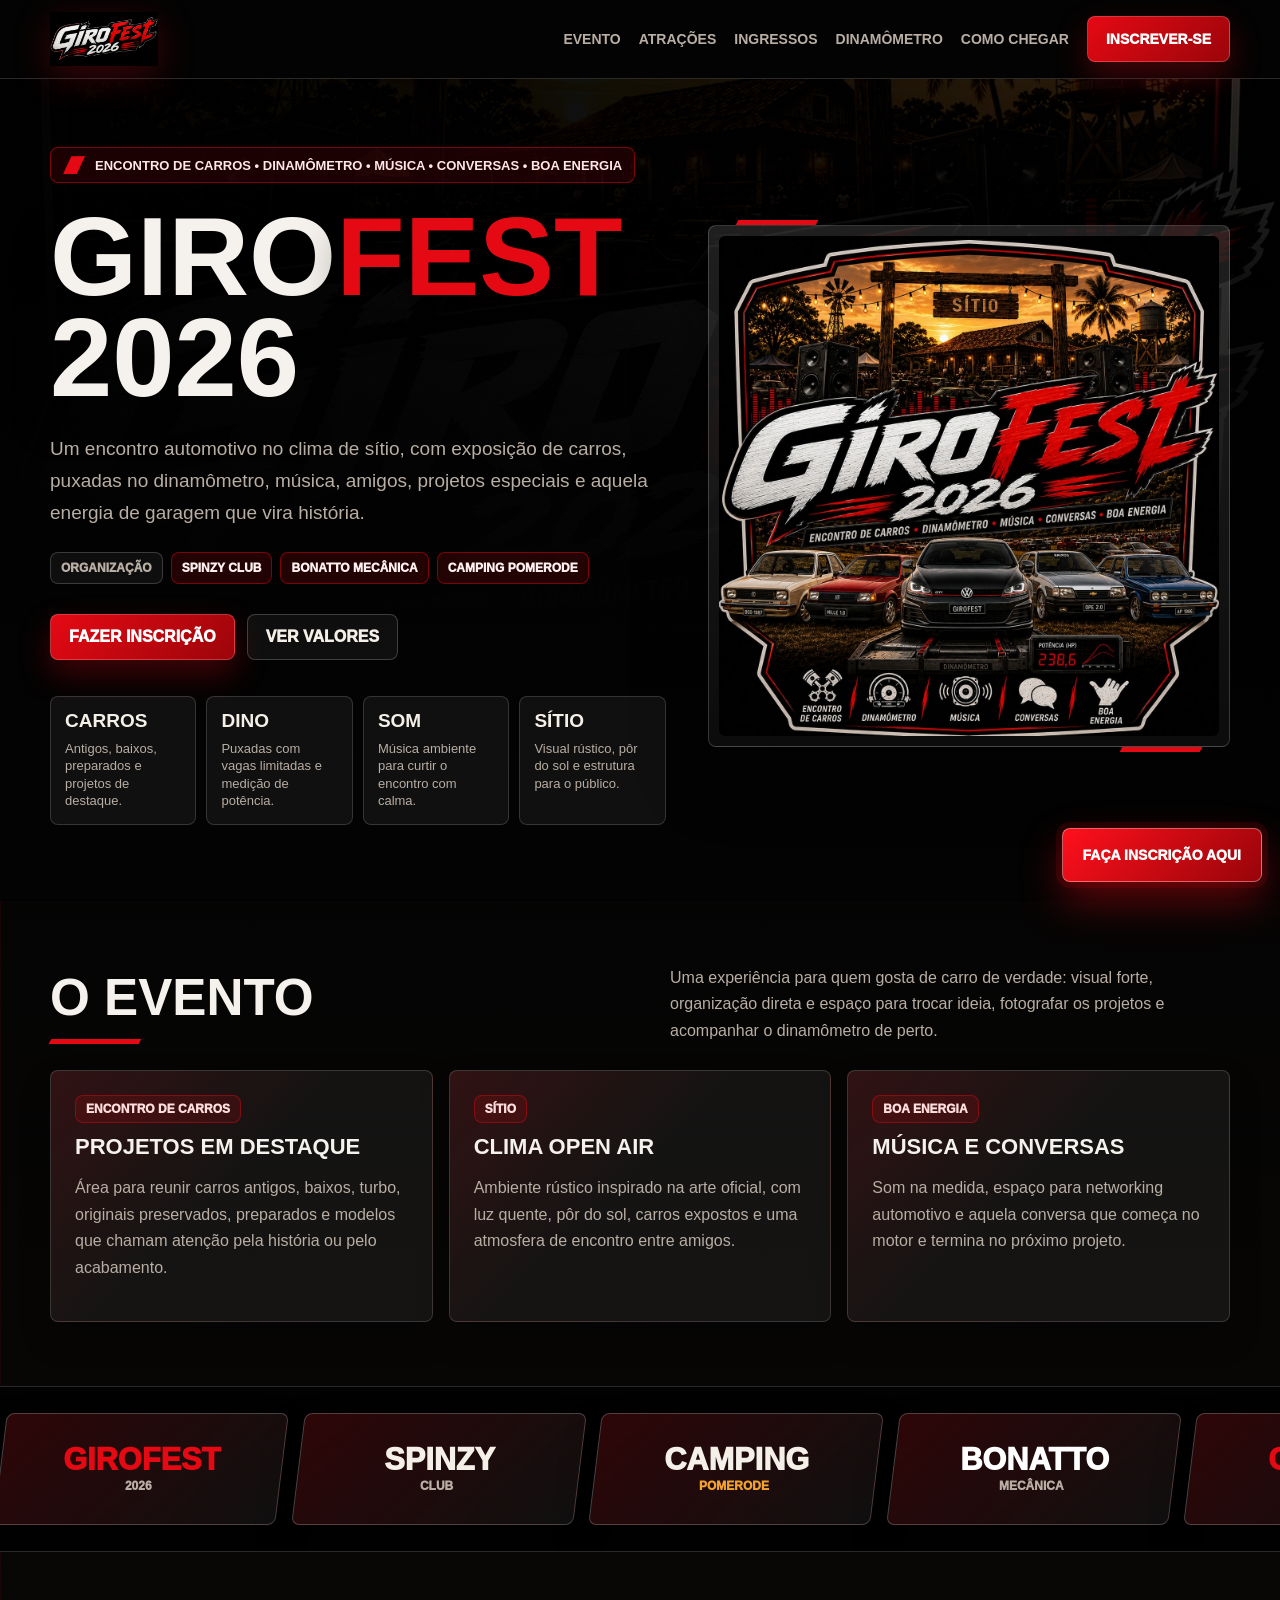
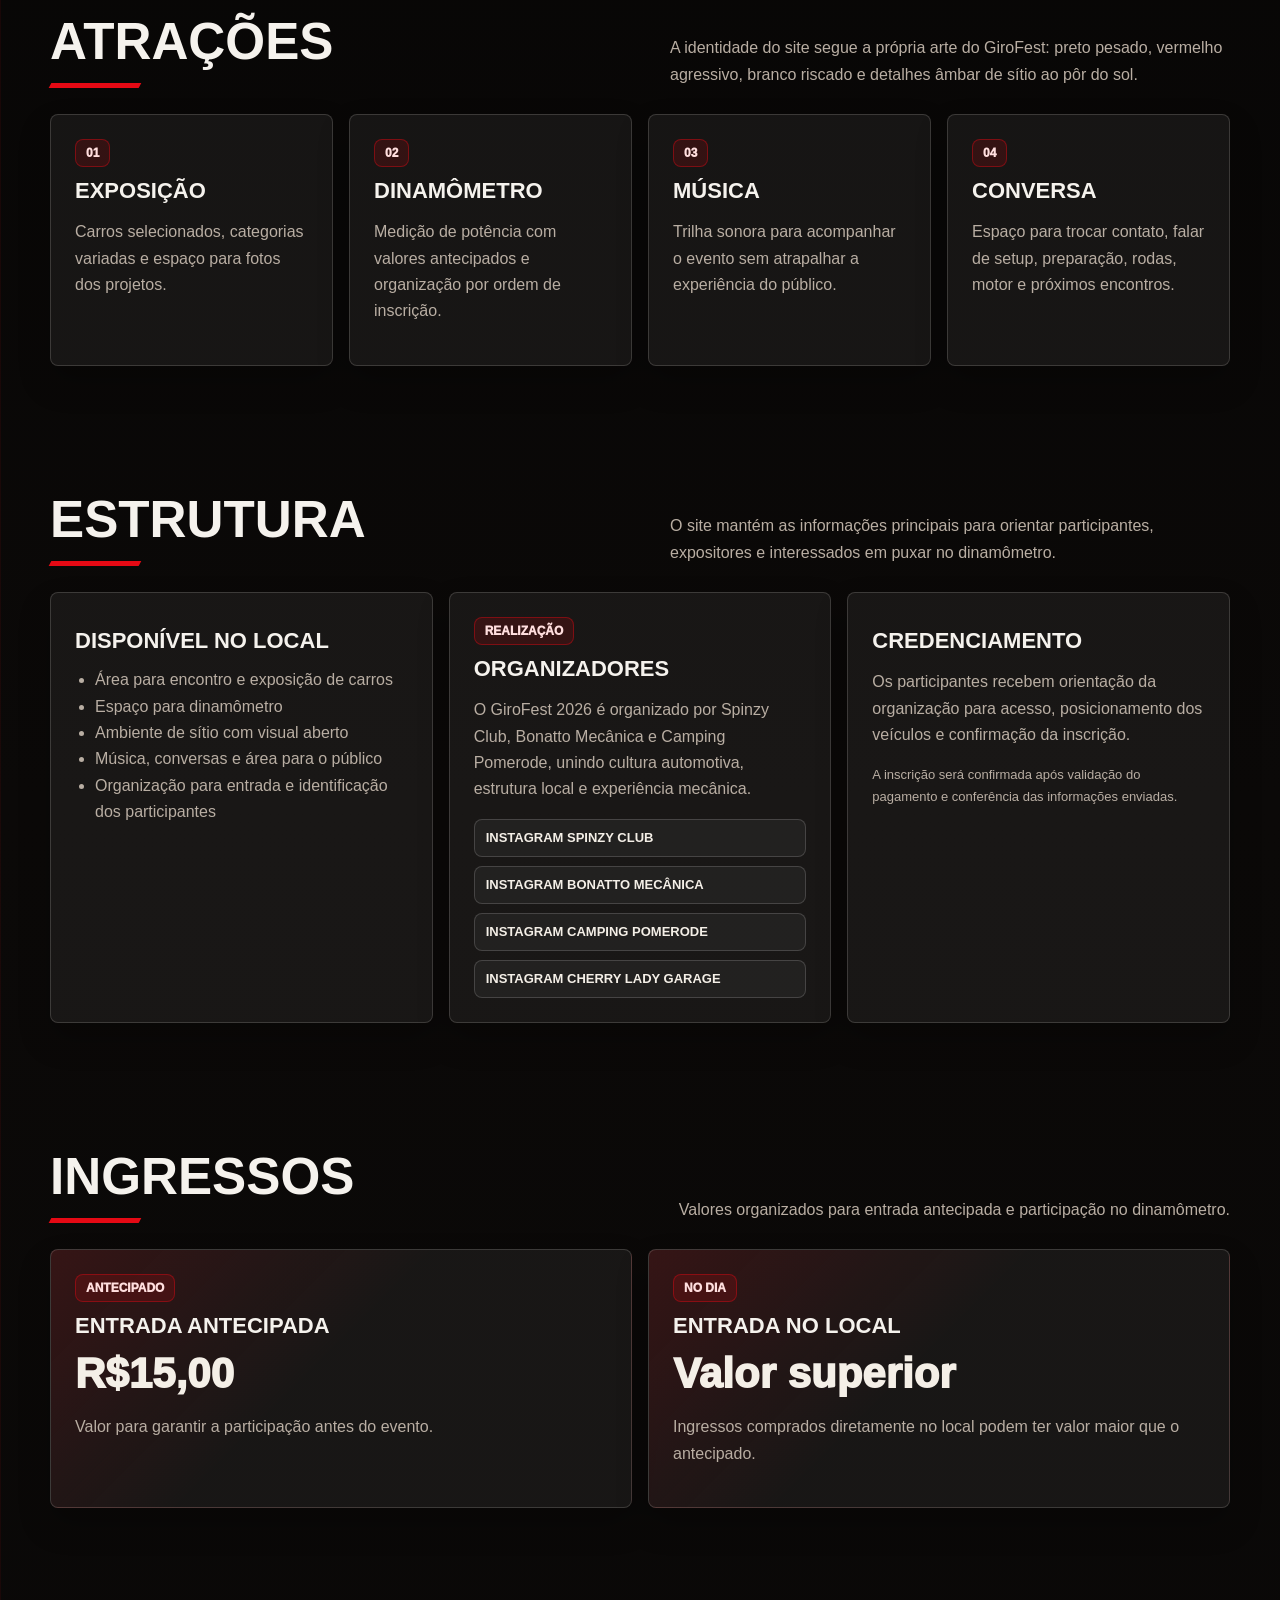
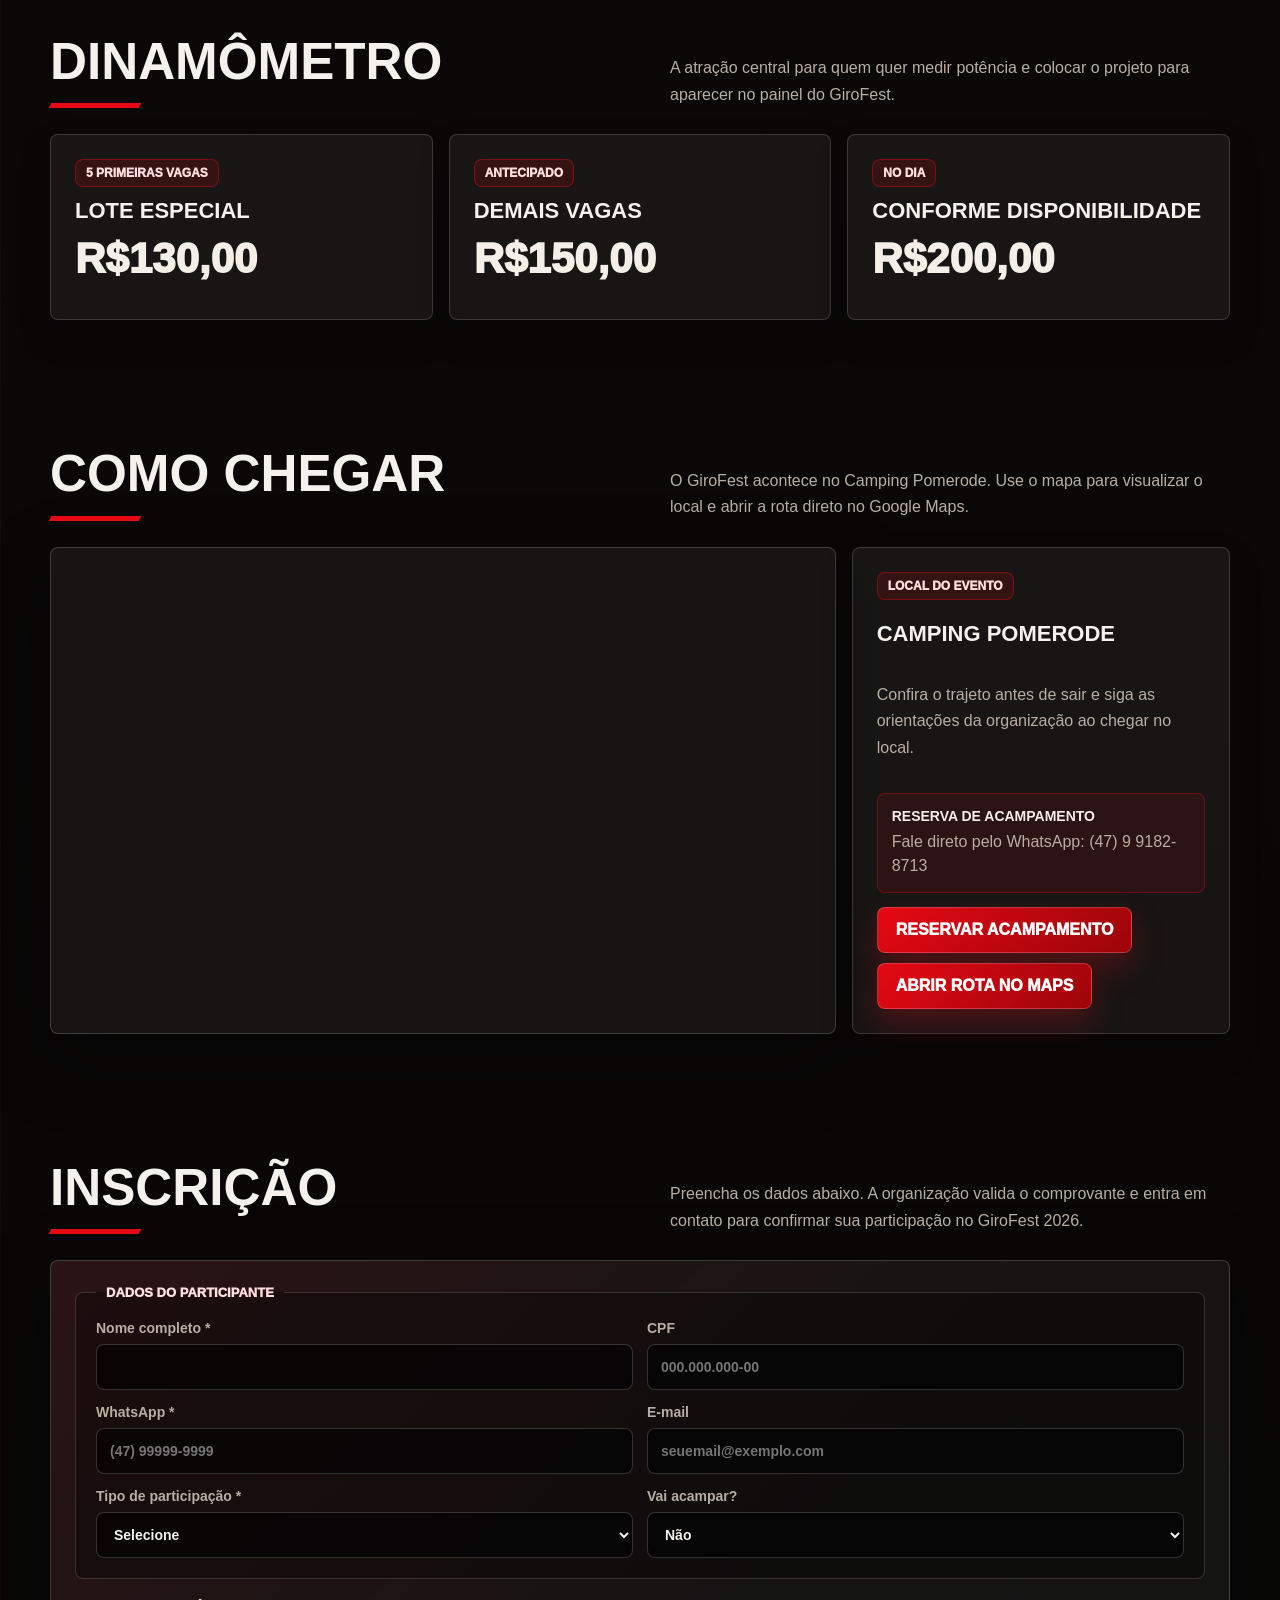
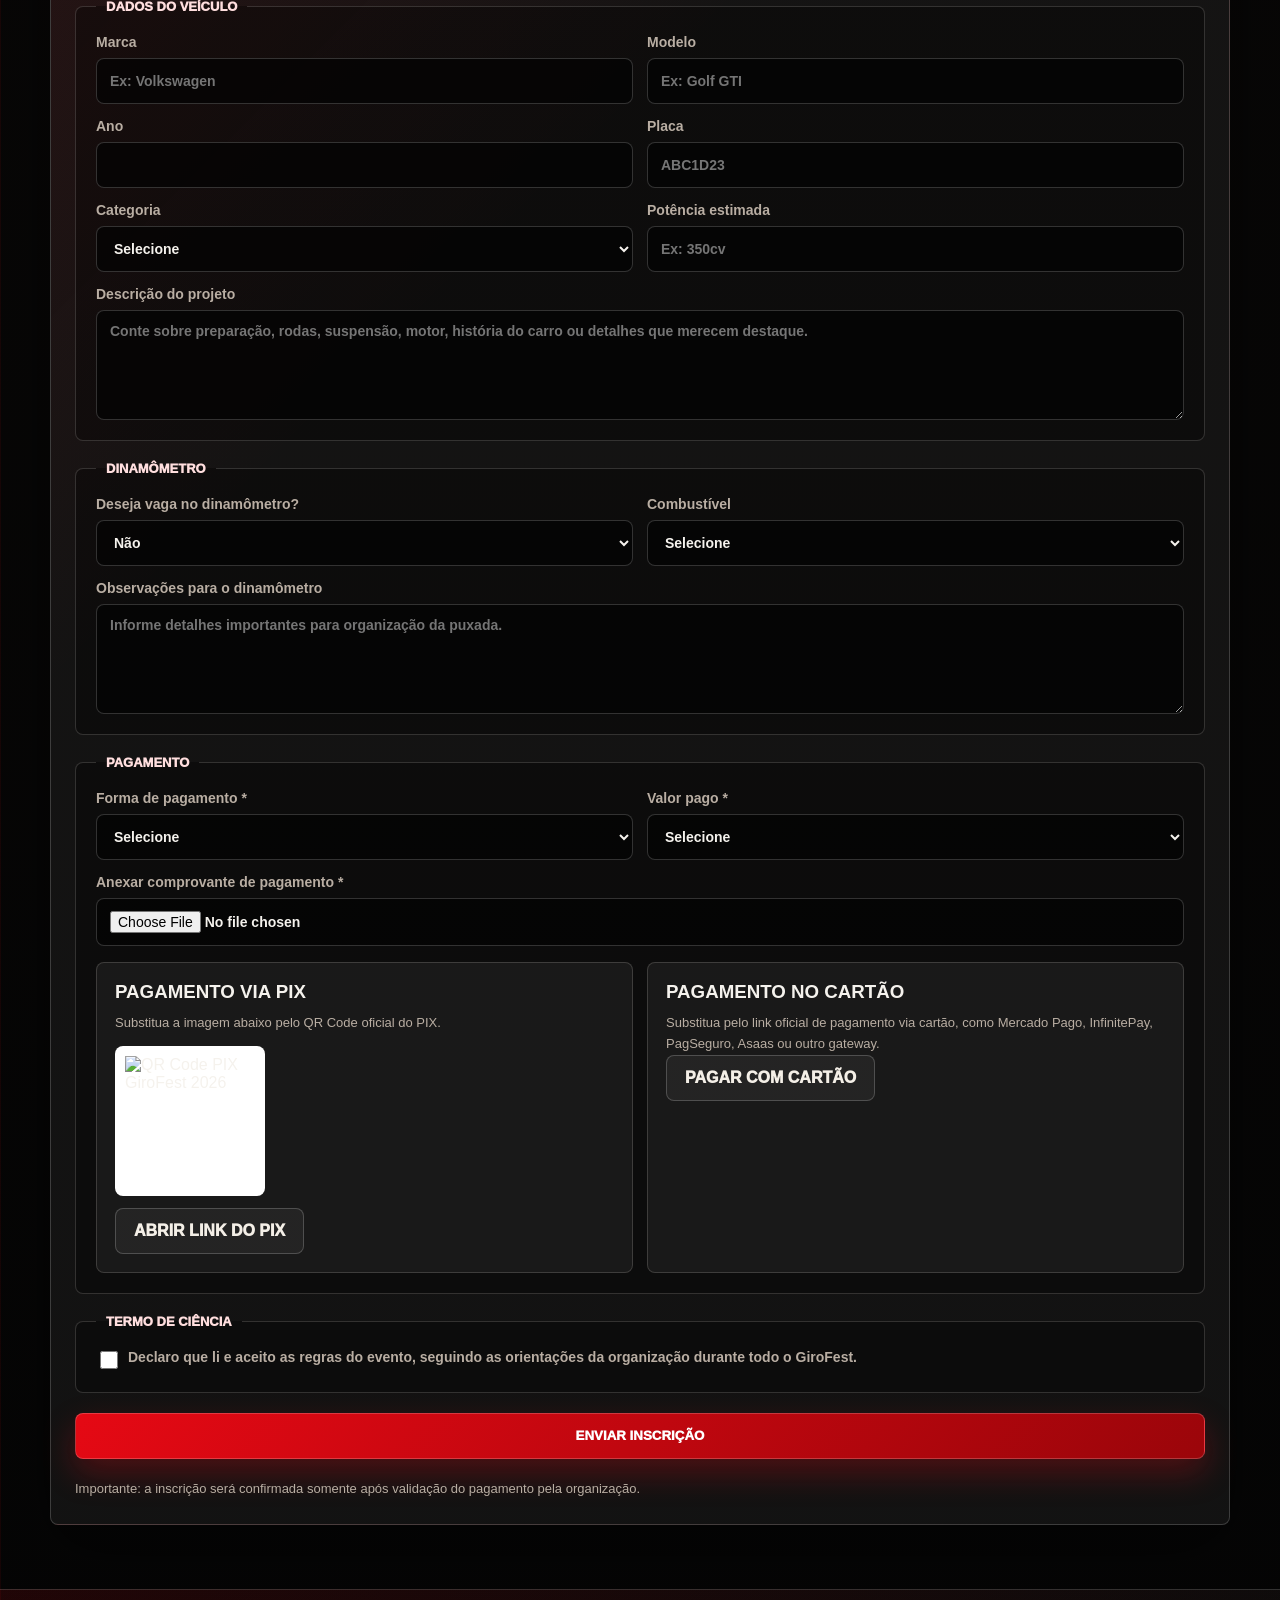
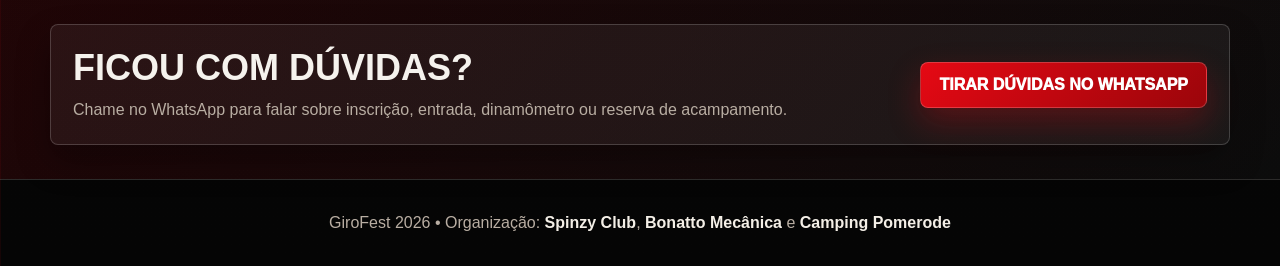
==== commit bfadaa16: "Add files via upload" ====
--- a/index.html
+++ b/index.html
@@ -557,6 +557,28 @@
       gap: 10px;
     }
 
+    .camping-contact {
+      width: 100%;
+      margin: 6px 0 4px;
+      padding: 14px;
+      border: 1px solid rgba(229, 9, 20, 0.36);
+      border-radius: var(--radius);
+      background: rgba(229, 9, 20, 0.1);
+    }
+
+    .camping-contact strong {
+      display: block;
+      color: var(--cream);
+      text-transform: uppercase;
+      font-size: 14px;
+      margin-bottom: 6px;
+    }
+
+    .camping-contact span {
+      color: var(--muted);
+      line-height: 1.5;
+    }
+
     .social-links {
       display: grid;
       gap: 9px;
@@ -717,6 +739,36 @@
       text-align: center;
     }
 
+    .questions-cta {
+      padding: 34px 0;
+      border-top: 1px solid var(--line);
+      background: linear-gradient(135deg, rgba(229, 9, 20, 0.12), rgba(255, 255, 255, 0.03));
+    }
+
+    .questions-box {
+      display: flex;
+      align-items: center;
+      justify-content: space-between;
+      gap: 18px;
+      border: 1px solid rgba(255, 255, 255, 0.18);
+      border-radius: var(--radius);
+      background: rgba(255, 255, 255, 0.055);
+      padding: 22px;
+      box-shadow: 0 16px 34px rgba(0, 0, 0, 0.28);
+    }
+
+    .questions-box h2 {
+      margin: 0 0 8px;
+      font-size: clamp(24px, 3vw, 36px);
+      text-transform: uppercase;
+    }
+
+    .questions-box p {
+      margin: 0;
+      color: var(--muted);
+      line-height: 1.6;
+    }
+
     .footer a {
       color: var(--cream);
       font-weight: 850;
@@ -724,6 +776,37 @@
 
     .footer a:hover {
       color: #ffdede;
+    }
+
+    .floating-signup {
+      position: fixed;
+      right: 18px;
+      bottom: 18px;
+      z-index: 80;
+      display: inline-flex;
+      align-items: center;
+      justify-content: center;
+      min-height: 54px;
+      padding: 14px 20px;
+      border: 1px solid rgba(255, 255, 255, 0.36);
+      border-radius: var(--radius);
+      background: linear-gradient(135deg, #ff101c, #970409);
+      color: #fff;
+      font-size: 14px;
+      font-weight: 950;
+      text-transform: uppercase;
+      box-shadow: 0 18px 42px rgba(229, 9, 20, 0.42), 0 0 0 6px rgba(229, 9, 20, 0.12);
+      animation: pulseSignup 1.9s ease-in-out infinite;
+    }
+
+    .floating-signup:hover {
+      transform: translateY(-3px);
+      box-shadow: 0 22px 50px rgba(229, 9, 20, 0.5), 0 0 0 8px rgba(229, 9, 20, 0.16);
+    }
+
+    @keyframes pulseSignup {
+      0%, 100% { box-shadow: 0 18px 42px rgba(229, 9, 20, 0.42), 0 0 0 6px rgba(229, 9, 20, 0.12); }
+      50% { box-shadow: 0 18px 42px rgba(229, 9, 20, 0.52), 0 0 0 11px rgba(229, 9, 20, 0.2); }
     }
 
     @media (max-width: 980px) {
@@ -740,6 +823,10 @@
       .section-title p { margin-top: 14px; }
       .nav-links { display: none; }
       .form-grid { grid-template-columns: 1fr; }
+      .questions-box {
+        display: grid;
+        align-items: start;
+      }
     }
 
     @media (max-width: 560px) {
@@ -751,11 +838,20 @@
       .form-shell,
       .card { padding: 18px; }
       .eyebrow { align-items: flex-start; line-height: 1.35; }
-    }
-
+      .floating-signup {
+        left: 12px;
+        right: 12px;
+        bottom: 12px;
+        min-height: 50px;
+        padding: 12px 14px;
+      }
+    }
+
   </style>
 </head>
 <body>
+  <a class="floating-signup" href="#inscricao">Faça inscrição aqui</a>
+
   <nav class="nav">
     <div class="container nav-inner">
       <a class="brand" href="#top" aria-label="GiroFest 2026">
@@ -934,7 +1030,7 @@
           <article class="card feature">
             <span class="badge">Antecipado</span>
             <h3>Entrada antecipada</h3>
-            <div class="price">R$25,00</div>
+            <div class="price">R$15,00</div>
             <p>Valor para garantir a participação antes do evento.</p>
           </article>
           <article class="card feature">
@@ -996,6 +1092,11 @@
             <span class="badge">Local do evento</span>
             <h3>Camping Pomerode</h3>
             <p>Confira o trajeto antes de sair e siga as orientações da organização ao chegar no local.</p>
+            <div class="camping-contact">
+              <strong>Reserva de acampamento</strong>
+              <span>Fale direto pelo WhatsApp: (47) 9 9182-8713</span>
+            </div>
+            <a class="btn" href="https://wa.me/5547991828713?text=Ol%C3%A1%21%20Quero%20reservar%20acampamento%20para%20o%20GiroFest%202026." target="_blank" rel="noopener">Reservar acampamento</a>
             <a class="btn" href="https://www.google.com/maps/dir/?api=1&destination=Camping%20Pomerode" target="_blank" rel="noopener">Abrir rota no Maps</a>
           </aside>
         </div>
@@ -1122,7 +1223,7 @@
                 <label>Valor pago *
                   <select name="valor_pago" required>
                     <option value="">Selecione</option>
-                    <option value="25">Entrada antecipada - R$25</option>
+                    <option value="15">Entrada antecipada - R$15</option>
                     <option value="130">Dinamômetro lote especial - R$130</option>
                     <option value="150">Dinamômetro antecipado - R$150</option>
                     <option value="200">Dinamômetro no dia - R$200</option>
@@ -1166,6 +1267,16 @@
     </section>
   </main>
 
+  <section class="questions-cta" aria-label="Contato para dúvidas">
+    <div class="container questions-box">
+      <div>
+        <h2>Ficou com dúvidas?</h2>
+        <p>Chame no WhatsApp para falar sobre inscrição, entrada, dinamômetro ou reserva de acampamento.</p>
+      </div>
+      <a class="btn" href="https://wa.me/5547991828713?text=Ol%C3%A1%21%20Tenho%20uma%20d%C3%BAvida%20sobre%20o%20GiroFest%202026." target="_blank" rel="noopener">Tirar dúvidas no WhatsApp</a>
+    </div>
+  </section>
+
   <footer class="footer">
     <div class="container">
       GiroFest 2026 • Organização:
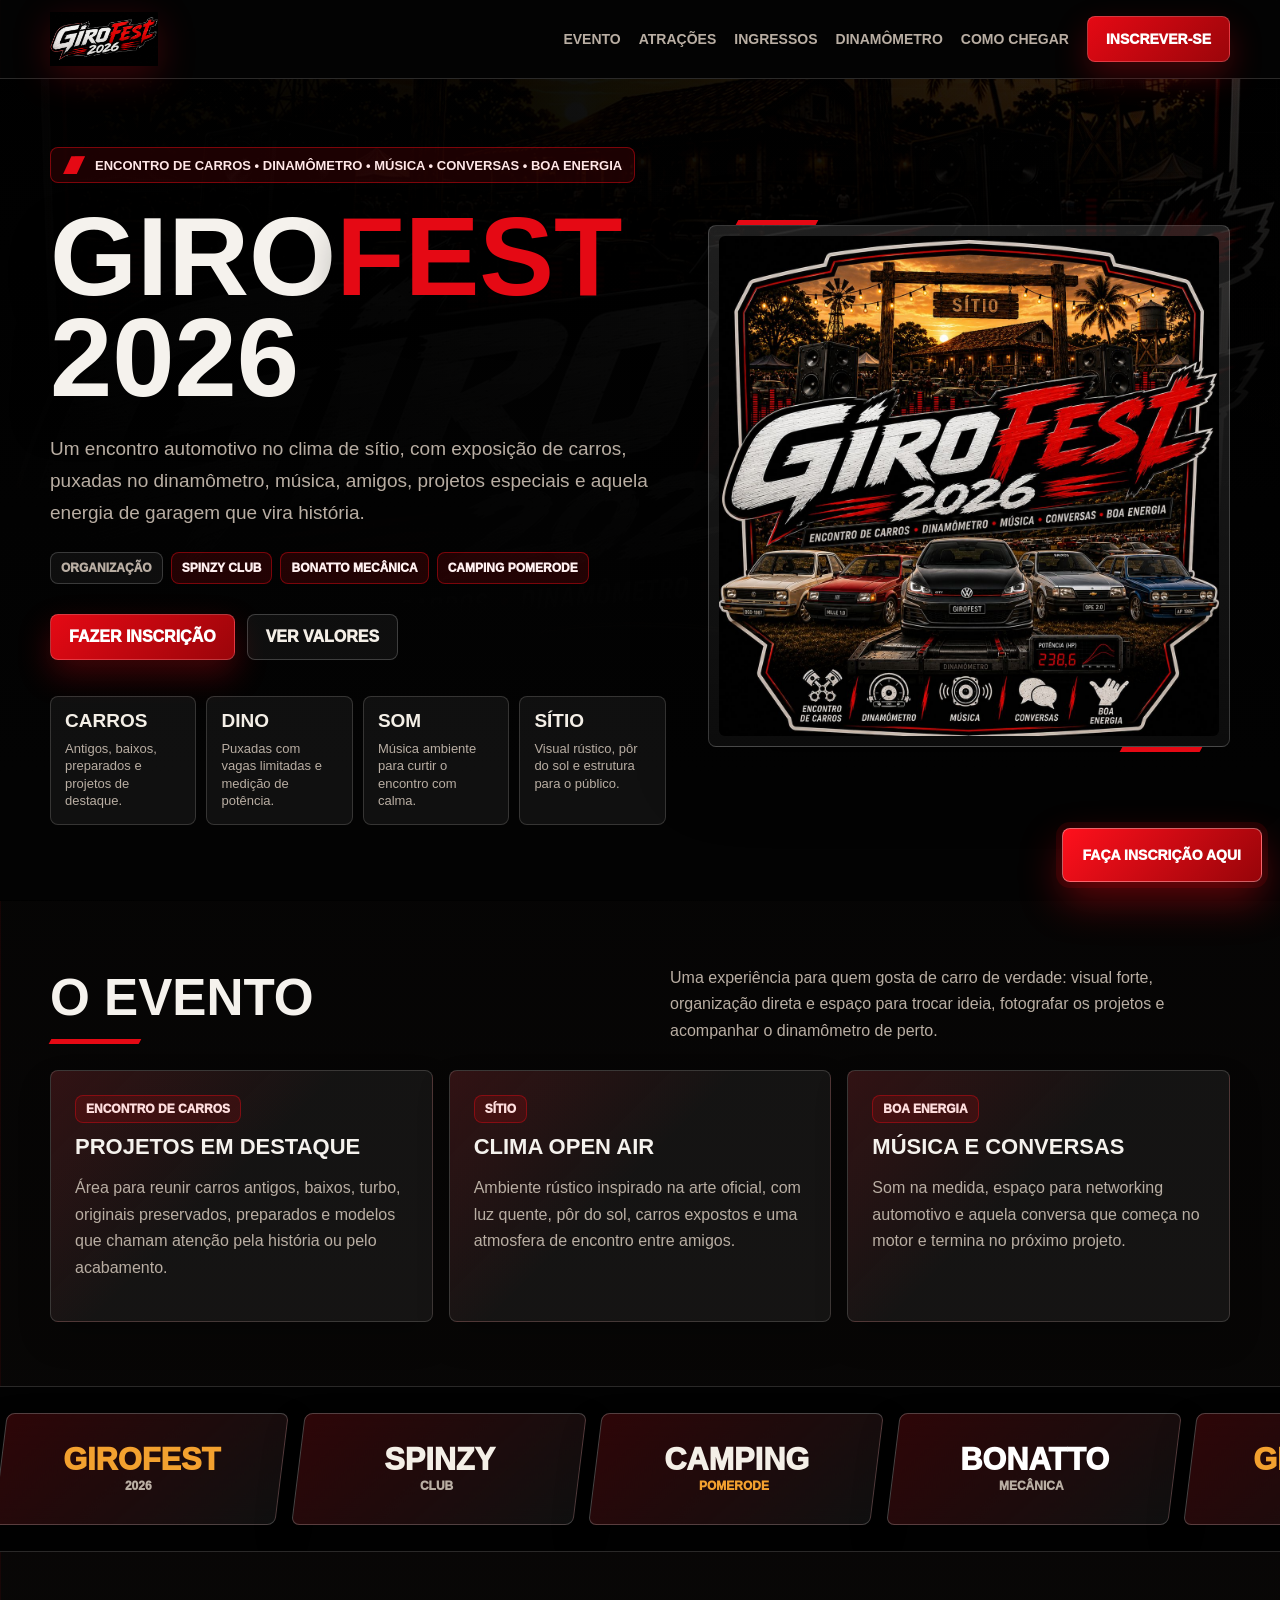
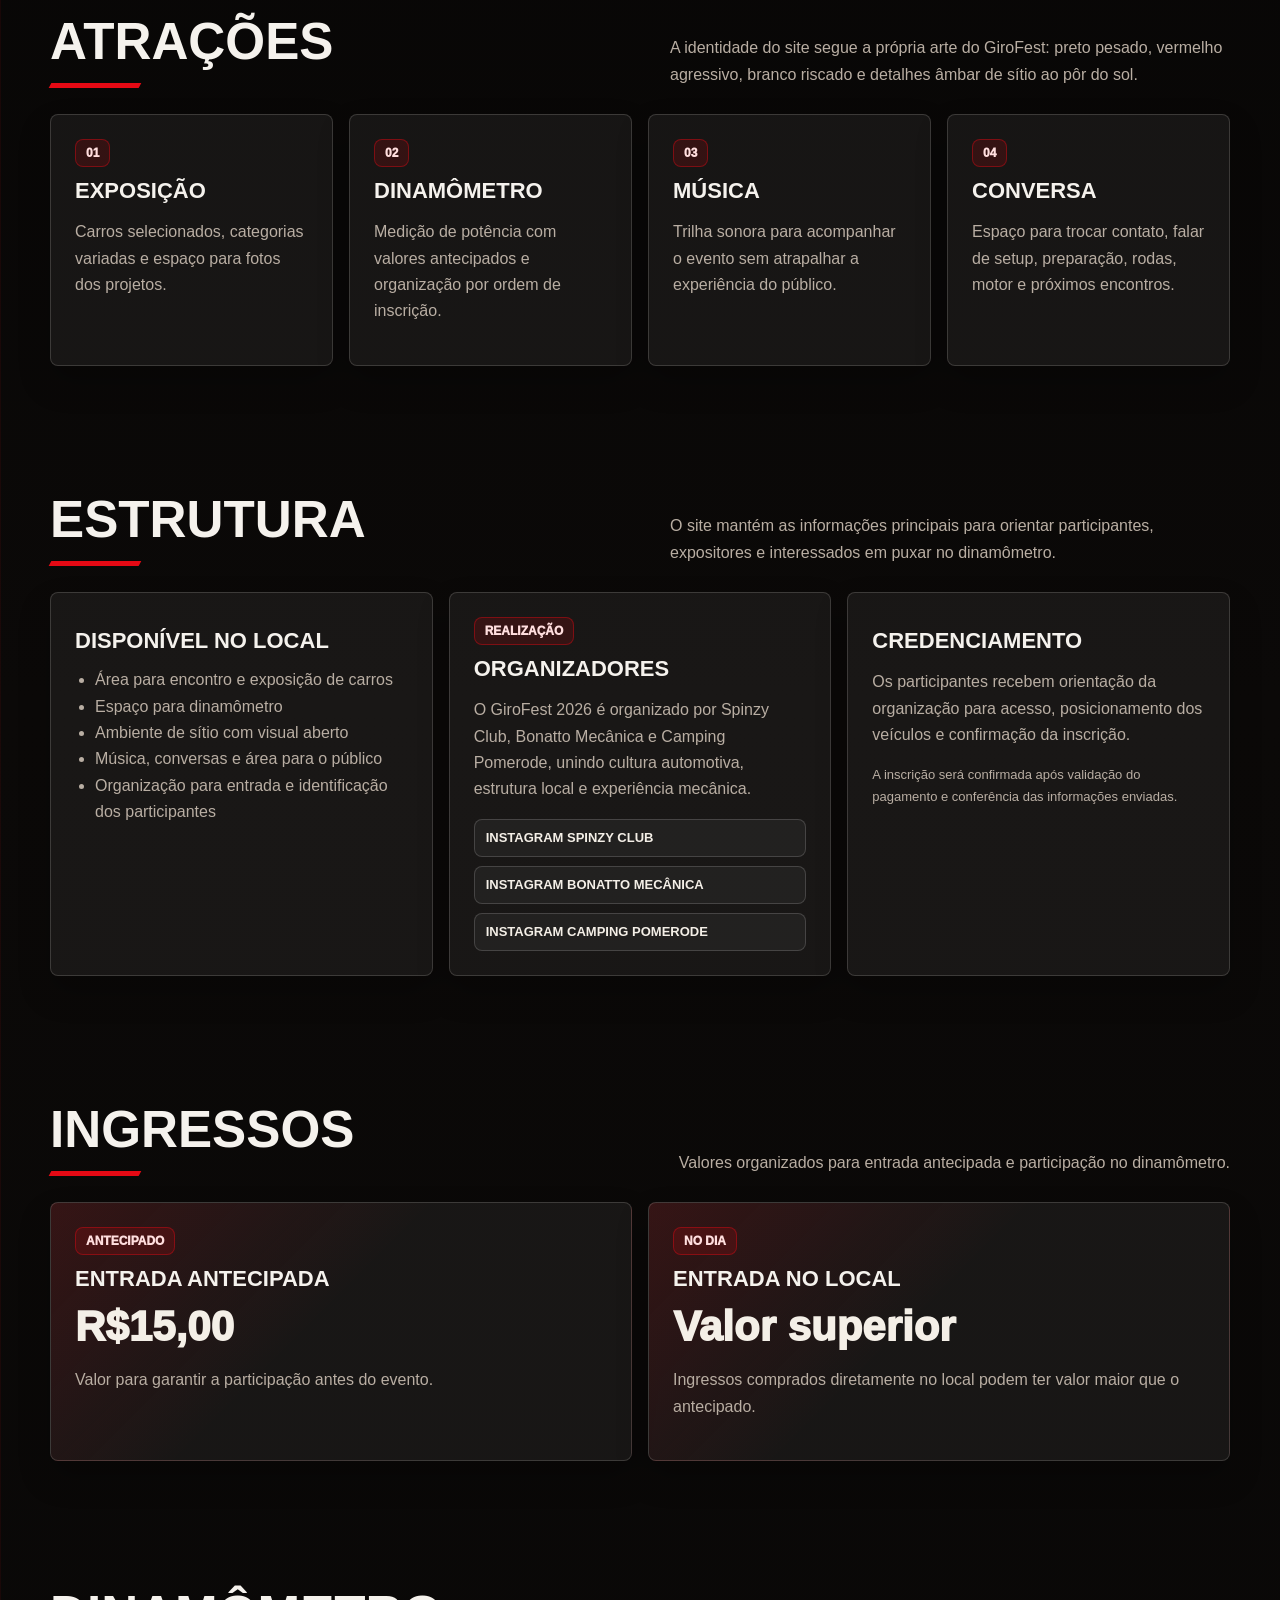
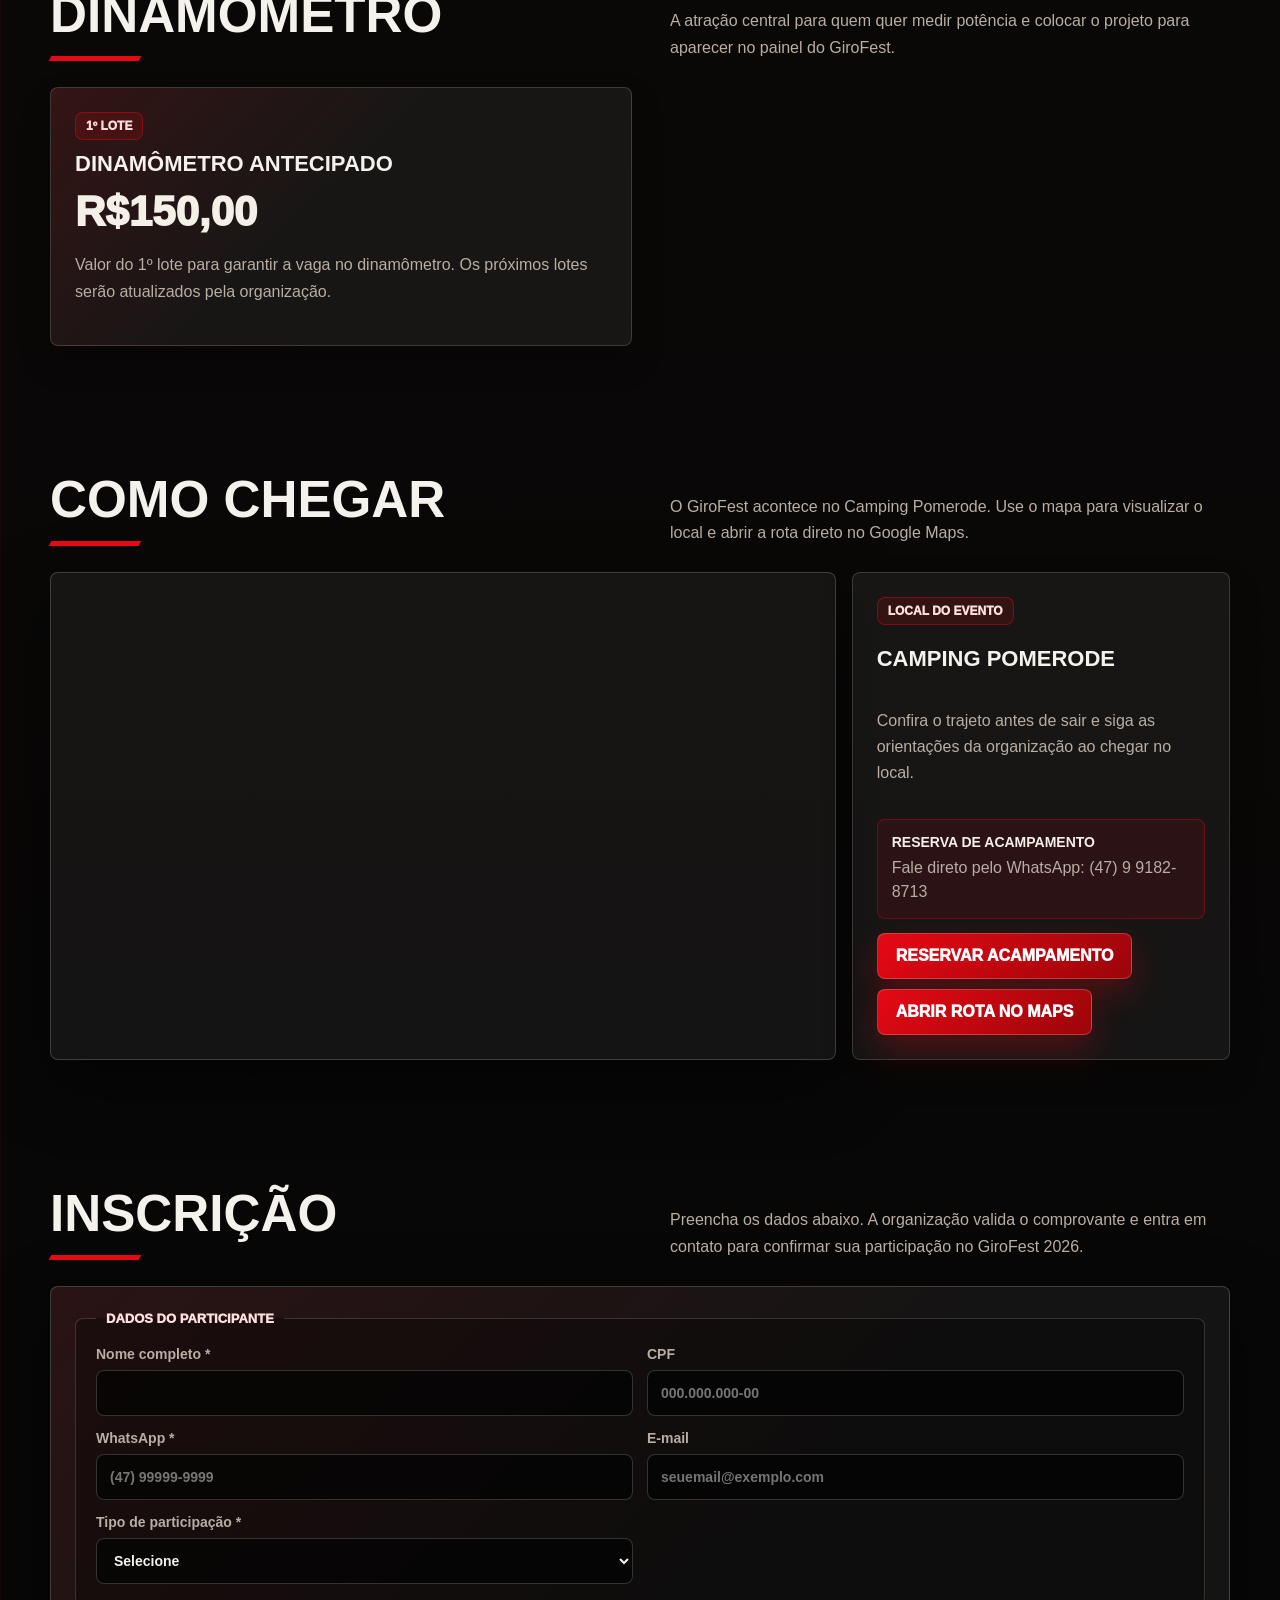
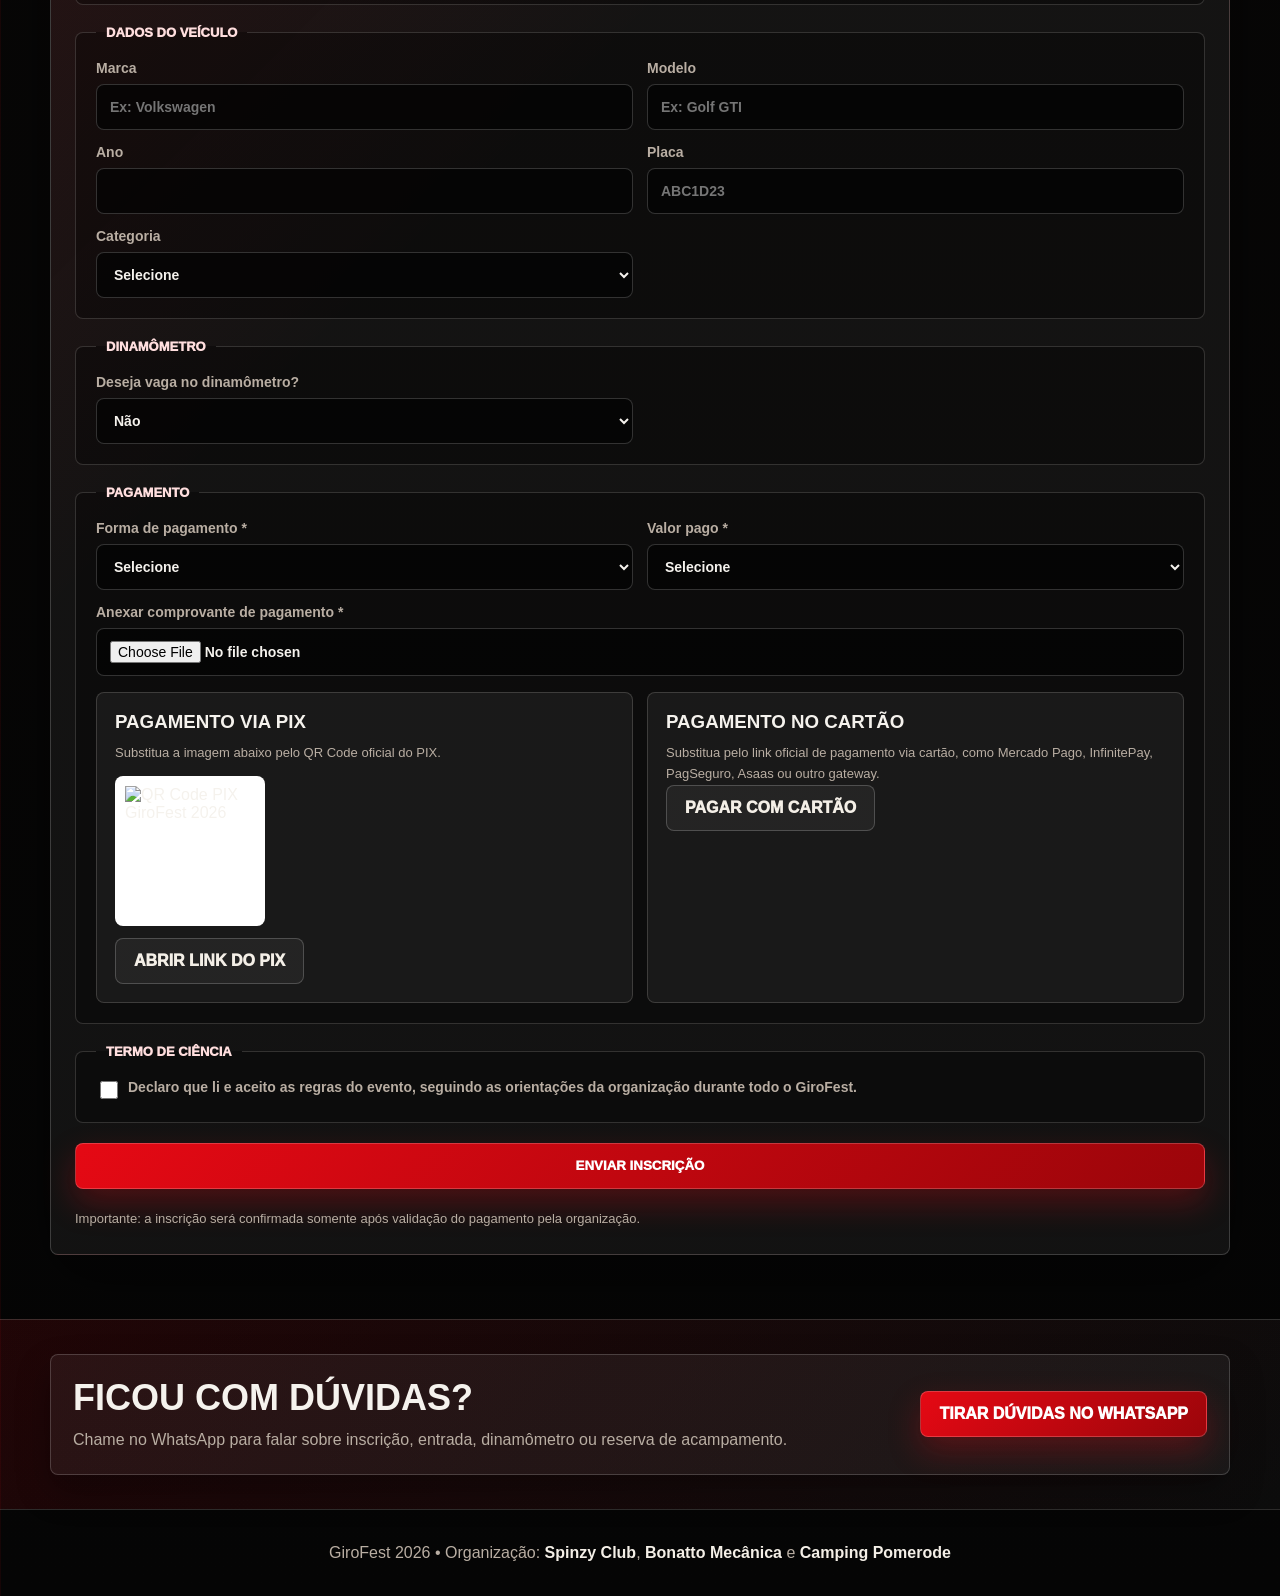
==== commit 7b79eada: "Update index.html" ====
--- a/index.html
+++ b/index.html
@@ -1,1361 +1,1316 @@
-<!DOCTYPE html>
-<html lang="pt-BR">
-<head>
-  <meta charset="UTF-8" />
-  <meta name="viewport" content="width=device-width, initial-scale=1.0" />
-  <title>GiroFest 2026 | Encontro de Carros</title>
+<!DOCTYPE html>
+<html lang="pt-BR">
+<head>
+  <meta charset="UTF-8" />
+  <meta name="viewport" content="width=device-width, initial-scale=1.0" />
+  <title>GiroFest 2026 | Encontro de Carros</title>
   <meta name="description" content="GiroFest 2026 - encontro de carros com dinamometro, musica, conversas e boa energia em clima de sitio." />
   <style>
-:root {
-      --bg: #040404;
-      --bg-soft: #0d0d0d;
-      --panel: rgba(255, 255, 255, 0.06);
-      --panel-strong: rgba(255, 255, 255, 0.1);
-      --text: #f5f2ed;
-      --muted: #b9aea3;
-      --red: #e50914;
-      --red-dark: #9b050a;
-      --cream: #f4efe7;
-      --amber: #f3a12f;
-      --line: rgba(245, 242, 237, 0.16);
-      --success: #34d399;
-      --danger: #ef4444;
-      --shadow: 0 24px 70px rgba(0, 0, 0, 0.48);
-      --radius: 8px;
-      --max: 1180px;
-    }
-
-    * { box-sizing: border-box; }
-
-    html { scroll-behavior: smooth; }
-
-    body {
-      margin: 0;
-      font-family: Inter, Arial, Helvetica, sans-serif;
-      background:
-        linear-gradient(90deg, rgba(229, 9, 20, 0.08) 0 1px, transparent 1px 96px),
-        linear-gradient(180deg, #020202 0%, #0b0908 36%, #050505 100%);
-      color: var(--text);
-    }
-
-    body::before {
-      content: "";
-      position: fixed;
-      inset: 0;
-      z-index: -2;
-      background-image:
-        linear-gradient(rgba(255, 255, 255, 0.025) 1px, transparent 1px),
-        linear-gradient(90deg, rgba(255, 255, 255, 0.025) 1px, transparent 1px);
-      background-size: 44px 44px;
-      mask-image: linear-gradient(180deg, rgba(0, 0, 0, 0.75), transparent 72%);
-    }
-
-    body::after {
-      content: "";
-      position: fixed;
-      inset: 0;
-      z-index: -1;
-      pointer-events: none;
-      background: linear-gradient(180deg, rgba(0, 0, 0, 0.1), #030303 86%);
-    }
-
-    a { color: inherit; text-decoration: none; }
-
-    img { max-width: 100%; display: block; }
-
-    .container {
-      width: min(100% - 32px, var(--max));
-      margin: 0 auto;
-    }
-
-    .nav {
-      position: sticky;
-      top: 0;
-      z-index: 50;
-      border-bottom: 1px solid var(--line);
-      background: rgba(4, 4, 4, 0.82);
-      backdrop-filter: blur(16px);
-    }
-
-    .nav-inner {
-      display: flex;
-      align-items: center;
-      justify-content: space-between;
-      gap: 20px;
-      min-height: 78px;
-    }
-
-    .brand {
-      display: flex;
-      align-items: center;
-      gap: 14px;
-      min-width: 0;
-      font-weight: 950;
-      text-transform: uppercase;
-    }
-
-    .brand-logo {
-      width: clamp(150px, 18vw, 260px);
-      height: 54px;
-      object-fit: contain;
-      object-position: left center;
-      filter: drop-shadow(0 10px 18px rgba(229, 9, 20, 0.24));
-    }
-
-    .nav-links {
-      display: flex;
-      align-items: center;
-      gap: 18px;
-      color: var(--muted);
-      font-size: 14px;
-      font-weight: 800;
-      text-transform: uppercase;
-    }
-
-    .nav-links a:hover { color: var(--cream); }
-
-    .btn {
-      display: inline-flex;
-      align-items: center;
-      justify-content: center;
-      gap: 10px;
-      min-height: 46px;
-      padding: 12px 18px;
-      border: 1px solid rgba(255, 255, 255, 0.2);
-      border-radius: var(--radius);
-      background: linear-gradient(135deg, var(--red), var(--red-dark));
-      color: #fff;
-      font-weight: 950;
-      text-transform: uppercase;
-      cursor: pointer;
-      box-shadow: 0 14px 32px rgba(229, 9, 20, 0.28);
-      transition: transform 0.18s ease, border-color 0.18s ease, background 0.18s ease;
-    }
-
-    .btn:hover {
-      transform: translateY(-2px);
-      border-color: rgba(255, 255, 255, 0.45);
-    }
-
-    .btn.secondary {
-      background: rgba(255, 255, 255, 0.05);
-      color: var(--cream);
-      box-shadow: none;
-    }
-
-    .hero {
-      position: relative;
-      overflow: hidden;
-      min-height: calc(100vh - 78px);
-      padding: 46px 0 54px;
-      display: grid;
-      align-items: center;
-    }
-
-    .hero-bg {
-      position: absolute;
-      inset: 0;
-      z-index: -1;
-    }
-
-    .hero-bg img {
-      width: 100%;
-      height: 100%;
-      object-fit: cover;
-      object-position: center;
-      opacity: 0.34;
-      filter: saturate(1.06) contrast(1.08);
-    }
-
-    .hero-bg::after {
-      content: "";
-      position: absolute;
-      inset: 0;
-      background:
-        linear-gradient(90deg, rgba(0, 0, 0, 0.92), rgba(0, 0, 0, 0.72) 45%, rgba(0, 0, 0, 0.2)),
-        linear-gradient(180deg, rgba(0, 0, 0, 0.15), #040404 94%);
-    }
-
-    .hero-grid {
-      display: grid;
-      grid-template-columns: minmax(0, 0.92fr) minmax(360px, 0.78fr);
-      gap: 42px;
-      align-items: center;
-    }
-
-    .eyebrow {
-      display: inline-flex;
-      align-items: center;
-      gap: 10px;
-      max-width: 100%;
-      padding: 8px 12px;
-      border: 1px solid rgba(229, 9, 20, 0.48);
-      border-radius: var(--radius);
-      background: rgba(229, 9, 20, 0.12);
-      color: #ffe7e7;
-      font-size: 13px;
-      font-weight: 900;
-      text-transform: uppercase;
-    }
-
-    .slash {
-      width: 22px;
-      height: 18px;
-      background: var(--red);
-      clip-path: polygon(38% 0, 100% 0, 62% 100%, 0 100%);
-      box-shadow: 12px 0 0 rgba(229, 9, 20, 0.5);
-      flex: 0 0 auto;
-    }
-
-    h1 {
-      margin: 24px 0 0;
-      font-size: clamp(42px, 9vw, 112px);
-      line-height: 0.9;
-      letter-spacing: 0;
-      text-transform: uppercase;
-      text-shadow: 0 18px 40px rgba(0, 0, 0, 0.5);
-    }
-
-    .title-red { color: var(--red); }
-
-    .hero-copy {
-      margin: 24px 0 0;
-      color: var(--muted);
-      font-size: 19px;
-      line-height: 1.7;
-      max-width: 700px;
-    }
-
-    .organizers {
-      display: flex;
-      flex-wrap: wrap;
-      align-items: center;
-      gap: 8px;
-      margin-top: 22px;
-      max-width: 760px;
-    }
-
-    .organizers span,
-    .organizers a {
-      min-height: 32px;
-      display: inline-flex;
-      align-items: center;
-      padding: 7px 10px;
-      border-radius: var(--radius);
-      text-transform: uppercase;
-      font-size: 12px;
-      font-weight: 950;
-    }
-
-    .organizers span {
-      border: 1px solid rgba(255, 255, 255, 0.18);
-      color: var(--muted);
-      background: rgba(255, 255, 255, 0.05);
-    }
-
-    .organizers a {
-      border: 1px solid rgba(229, 9, 20, 0.46);
-      color: #fff0f0;
-      background: rgba(229, 9, 20, 0.14);
-    }
-
-    .organizers a:hover {
-      border-color: rgba(255, 255, 255, 0.5);
-      background: rgba(229, 9, 20, 0.24);
-    }
-
-    .hero-actions {
-      display: flex;
-      flex-wrap: wrap;
-      gap: 12px;
-      margin-top: 30px;
-    }
-
-    .hero-stats {
-      display: grid;
-      grid-template-columns: repeat(4, minmax(0, 1fr));
-      gap: 10px;
-      margin-top: 36px;
-      max-width: 760px;
-    }
-
-    .stat {
-      min-height: 98px;
-      padding: 14px;
-      border: 1px solid var(--line);
-      border-radius: var(--radius);
-      background: rgba(255, 255, 255, 0.055);
-    }
-
-    .stat strong {
-      display: block;
-      font-size: 19px;
-      line-height: 1.1;
-      color: var(--cream);
-      text-transform: uppercase;
-    }
-
-    .stat span {
-      display: block;
-      margin-top: 8px;
-      color: var(--muted);
-      font-size: 13px;
-      line-height: 1.35;
-    }
-
-    .poster-frame {
-      position: relative;
-      padding: 10px;
-      border: 1px solid rgba(255, 255, 255, 0.18);
-      border-radius: var(--radius);
-      background: linear-gradient(180deg, rgba(255, 255, 255, 0.12), rgba(255, 255, 255, 0.04));
-      box-shadow: var(--shadow);
-    }
-
-    .poster-frame::before,
-    .poster-frame::after {
-      content: "";
-      position: absolute;
-      width: 80px;
-      height: 5px;
-      background: var(--red);
-      transform: skewX(-28deg);
-    }
-
-    .poster-frame::before { top: -6px; left: 28px; }
-    .poster-frame::after { right: 28px; bottom: -6px; }
-
-    .poster-frame img {
-      width: 100%;
-      aspect-ratio: 1 / 1;
-      object-fit: cover;
-      border-radius: calc(var(--radius) - 2px);
-    }
-
-    section { padding: 64px 0; }
-
-    .section-title {
-      display: flex;
-      align-items: end;
-      justify-content: space-between;
-      gap: 28px;
-      margin-bottom: 26px;
-    }
-
-    .section-title h2 {
-      margin: 0;
-      font-size: clamp(30px, 4vw, 52px);
-      line-height: 1;
-      letter-spacing: 0;
-      text-transform: uppercase;
-    }
-
-    .section-title p {
-      max-width: 560px;
-      margin: 0;
-      color: var(--muted);
-      line-height: 1.65;
-    }
-
-    .section-title h2::after {
-      content: "";
-      display: block;
-      width: 90px;
-      height: 5px;
-      margin-top: 16px;
-      background: var(--red);
-      transform: skewX(-28deg);
-    }
-
-    .grid-2,
-    .grid-3,
-    .grid-4 {
-      display: grid;
-      gap: 16px;
-    }
-
-    .grid-2 { grid-template-columns: repeat(2, minmax(0, 1fr)); }
-    .grid-3 { grid-template-columns: repeat(3, minmax(0, 1fr)); }
-    .grid-4 { grid-template-columns: repeat(4, minmax(0, 1fr)); }
-
-    .card {
-      border: 1px solid var(--line);
-      border-radius: var(--radius);
-      background: var(--panel);
-      padding: 24px;
-      box-shadow: 0 16px 32px rgba(0, 0, 0, 0.24);
-    }
-
-    .card.feature {
-      background:
-        linear-gradient(135deg, rgba(229, 9, 20, 0.14), transparent 46%),
-        var(--panel);
-    }
-
-    .card h3 {
-      margin: 12px 0 10px;
-      font-size: 22px;
-      line-height: 1.1;
-      text-transform: uppercase;
-    }
-
-    .card p,
-    .card li {
-      color: var(--muted);
-      line-height: 1.65;
-    }
-
-    .card ul {
-      padding-left: 20px;
-      margin: 14px 0 0;
-    }
-
-    .badge {
-      display: inline-flex;
-      align-items: center;
-      min-height: 28px;
-      padding: 6px 10px;
-      border: 1px solid rgba(229, 9, 20, 0.42);
-      border-radius: var(--radius);
-      background: rgba(229, 9, 20, 0.14);
-      color: #ffdede;
-      font-size: 12px;
-      font-weight: 950;
-      text-transform: uppercase;
-    }
-
-    .price {
-      margin: 12px 0;
-      font-size: clamp(30px, 4vw, 42px);
-      font-weight: 950;
-      letter-spacing: 0;
-      color: var(--cream);
-    }
-
-    .visual-band {
-      overflow: hidden;
-      border-top: 1px solid var(--line);
-      border-bottom: 1px solid var(--line);
-      background: #020202;
-      padding: 26px 0;
-    }
-
-    .logo-strip {
-      display: flex;
-      align-items: center;
-      gap: 16px;
-      width: max-content;
-      animation: slide 28s linear infinite;
-    }
-
-    .logo-strip:hover {
-      animation-play-state: paused;
-    }
-
-    .logo-tile {
-      width: clamp(190px, 22vw, 310px);
-      height: 112px;
-      display: grid;
-      place-items: center;
-      align-content: center;
-      gap: 4px;
-      border: 1px solid rgba(255, 255, 255, 0.22);
-      border-radius: var(--radius);
-      background:
-        linear-gradient(135deg, rgba(229, 9, 20, 0.18), rgba(255, 255, 255, 0.045)),
-        #050505;
-      box-shadow: 0 18px 34px rgba(0, 0, 0, 0.34);
-      transform: skewX(-7deg);
-    }
-
-    .logo-tile span,
-    .logo-tile small {
-      transform: skewX(7deg);
-    }
-
-    .logo-tile span {
-      color: var(--cream);
-      font-size: clamp(22px, 2.4vw, 36px);
-      font-weight: 950;
-      line-height: 0.95;
-      text-transform: uppercase;
-    }
-
-    .logo-tile small {
-      color: var(--muted);
-      font-size: 12px;
-      font-weight: 950;
-      letter-spacing: 0;
-      text-transform: uppercase;
-    }
-
-    .logo-tile:hover {
-      border-color: rgba(255, 255, 255, 0.48);
-      background:
-        linear-gradient(135deg, rgba(229, 9, 20, 0.34), rgba(255, 255, 255, 0.075)),
-        #050505;
-    }
-
-    .logo-tile.girofest span,
-    .logo-tile.cherry span {
-      color: var(--red);
-    }
-
-    .logo-tile.camping small {
-      color: var(--amber);
-    }
-
-    .logo-tile.bonatto span {
-      color: #fff;
-    }
-
-    @keyframes slide {
-      from { transform: translateX(0); }
-      to { transform: translateX(-50%); }
-    }
-
-    .form-shell {
-      border: 1px solid rgba(255, 255, 255, 0.18);
-      border-radius: var(--radius);
-      background:
-        linear-gradient(135deg, rgba(229, 9, 20, 0.1), transparent 34%),
-        rgba(255, 255, 255, 0.055);
-      padding: 24px;
-      box-shadow: var(--shadow);
-    }
-
-    .location-grid {
-      display: grid;
-      grid-template-columns: minmax(0, 1.35fr) minmax(300px, 0.65fr);
-      gap: 16px;
-      align-items: stretch;
-    }
-
-    .map-frame {
-      min-height: 430px;
-      overflow: hidden;
-      border: 1px solid rgba(255, 255, 255, 0.18);
-      border-radius: var(--radius);
-      background: rgba(255, 255, 255, 0.055);
-      box-shadow: var(--shadow);
-    }
-
-    .map-frame iframe {
-      width: 100%;
-      height: 100%;
-      min-height: 430px;
-      border: 0;
-      display: block;
-      filter: grayscale(0.18) contrast(1.08) saturate(0.95);
-    }
-
-    .location-card {
-      display: flex;
-      flex-direction: column;
-      align-items: flex-start;
-      justify-content: center;
-      gap: 10px;
-    }
-
-    .camping-contact {
-      width: 100%;
-      margin: 6px 0 4px;
-      padding: 14px;
-      border: 1px solid rgba(229, 9, 20, 0.36);
-      border-radius: var(--radius);
-      background: rgba(229, 9, 20, 0.1);
-    }
-
-    .camping-contact strong {
-      display: block;
-      color: var(--cream);
-      text-transform: uppercase;
-      font-size: 14px;
-      margin-bottom: 6px;
-    }
-
-    .camping-contact span {
-      color: var(--muted);
-      line-height: 1.5;
-    }
-
-    .social-links {
-      display: grid;
-      gap: 9px;
-      margin-top: 16px;
-    }
-
-    .social-links a {
-      display: inline-flex;
-      align-items: center;
-      min-height: 38px;
-      padding: 9px 11px;
-      border: 1px solid rgba(255, 255, 255, 0.16);
-      border-radius: var(--radius);
-      color: var(--cream);
-      background: rgba(255, 255, 255, 0.045);
-      font-size: 13px;
-      font-weight: 900;
-      text-transform: uppercase;
-    }
-
-    .social-links a:hover {
-      border-color: rgba(229, 9, 20, 0.5);
-      background: rgba(229, 9, 20, 0.12);
-    }
-
-    form { display: grid; gap: 20px; }
-
-    fieldset {
-      margin: 0;
-      padding: 20px;
-      border: 1px solid var(--line);
-      border-radius: var(--radius);
-      background: rgba(0, 0, 0, 0.3);
-    }
-
-    legend {
-      padding: 0 10px;
-      color: #ffdede;
-      font-weight: 950;
-      text-transform: uppercase;
-      font-size: 13px;
-    }
-
-    .form-grid {
-      display: grid;
-      grid-template-columns: repeat(2, minmax(0, 1fr));
-      gap: 14px;
-    }
-
-    .form-grid .full { grid-column: 1 / -1; }
-
-    label {
-      display: grid;
-      gap: 8px;
-      color: var(--muted);
-      font-size: 14px;
-      font-weight: 800;
-    }
-
-    .check-label {
-      grid-template-columns: 20px 1fr;
-      align-items: start;
-      gap: 12px;
-    }
-
-    input,
-    select,
-    textarea {
-      width: 100%;
-      min-height: 46px;
-      border: 1px solid rgba(255, 255, 255, 0.18);
-      border-radius: var(--radius);
-      background: rgba(3, 3, 3, 0.72);
-      color: var(--text);
-      padding: 12px 13px;
-      outline: none;
-      font: inherit;
-    }
-
-    input[type="checkbox"] {
-      width: 18px;
-      min-height: 18px;
-      margin-top: 2px;
-      accent-color: var(--red);
-    }
-
-    input:focus,
-    select:focus,
-    textarea:focus {
-      border-color: rgba(229, 9, 20, 0.86);
-      box-shadow: 0 0 0 4px rgba(229, 9, 20, 0.16);
-    }
-
-    textarea {
-      min-height: 110px;
-      resize: vertical;
-    }
-
-    .payment-box {
-      display: grid;
-      grid-template-columns: 1fr 1fr;
-      gap: 14px;
-      margin-top: 16px;
-    }
-
-    .pay-card {
-      border: 1px solid var(--line);
-      border-radius: var(--radius);
-      background: rgba(255, 255, 255, 0.055);
-      padding: 18px;
-    }
-
-    .pay-card h3 { margin: 0 0 10px; text-transform: uppercase; }
-
-    .pay-card img {
-      width: 150px;
-      height: 150px;
-      object-fit: contain;
-      margin: 12px 0;
-      padding: 10px;
-      border-radius: var(--radius);
-      background: #fff;
-    }
-
-    .notice {
-      color: var(--muted);
-      font-size: 13px;
-      line-height: 1.6;
-      margin: 0;
-    }
-
-    .status {
-      display: none;
-      padding: 14px 16px;
-      border-radius: var(--radius);
-      font-weight: 850;
-      line-height: 1.5;
-    }
-
-    .status.ok {
-      display: block;
-      color: #d1fae5;
-      background: rgba(52, 211, 153, 0.12);
-      border: 1px solid rgba(52, 211, 153, 0.32);
-    }
-
-    .status.error {
-      display: block;
-      color: #fee2e2;
-      background: rgba(239, 68, 68, 0.12);
-      border: 1px solid rgba(239, 68, 68, 0.32);
-    }
-
-    .footer {
-      padding: 34px 0;
-      border-top: 1px solid var(--line);
-      color: var(--muted);
-      text-align: center;
-    }
-
-    .questions-cta {
-      padding: 34px 0;
-      border-top: 1px solid var(--line);
-      background: linear-gradient(135deg, rgba(229, 9, 20, 0.12), rgba(255, 255, 255, 0.03));
-    }
-
-    .questions-box {
-      display: flex;
-      align-items: center;
-      justify-content: space-between;
-      gap: 18px;
-      border: 1px solid rgba(255, 255, 255, 0.18);
-      border-radius: var(--radius);
-      background: rgba(255, 255, 255, 0.055);
-      padding: 22px;
-      box-shadow: 0 16px 34px rgba(0, 0, 0, 0.28);
-    }
-
-    .questions-box h2 {
-      margin: 0 0 8px;
-      font-size: clamp(24px, 3vw, 36px);
-      text-transform: uppercase;
-    }
-
-    .questions-box p {
-      margin: 0;
-      color: var(--muted);
-      line-height: 1.6;
-    }
-
-    .footer a {
-      color: var(--cream);
-      font-weight: 850;
-    }
-
-    .footer a:hover {
-      color: #ffdede;
-    }
-
-    .floating-signup {
-      position: fixed;
-      right: 18px;
-      bottom: 18px;
-      z-index: 80;
-      display: inline-flex;
-      align-items: center;
-      justify-content: center;
-      min-height: 54px;
-      padding: 14px 20px;
-      border: 1px solid rgba(255, 255, 255, 0.36);
-      border-radius: var(--radius);
-      background: linear-gradient(135deg, #ff101c, #970409);
-      color: #fff;
-      font-size: 14px;
-      font-weight: 950;
-      text-transform: uppercase;
-      box-shadow: 0 18px 42px rgba(229, 9, 20, 0.42), 0 0 0 6px rgba(229, 9, 20, 0.12);
-      animation: pulseSignup 1.9s ease-in-out infinite;
-    }
-
-    .floating-signup:hover {
-      transform: translateY(-3px);
-      box-shadow: 0 22px 50px rgba(229, 9, 20, 0.5), 0 0 0 8px rgba(229, 9, 20, 0.16);
-    }
-
-    @keyframes pulseSignup {
-      0%, 100% { box-shadow: 0 18px 42px rgba(229, 9, 20, 0.42), 0 0 0 6px rgba(229, 9, 20, 0.12); }
-      50% { box-shadow: 0 18px 42px rgba(229, 9, 20, 0.52), 0 0 0 11px rgba(229, 9, 20, 0.2); }
-    }
-
-    @media (max-width: 980px) {
-      .hero { min-height: auto; }
-      .hero-grid,
-      .grid-2,
-      .grid-3,
-      .grid-4,
-      .location-grid,
-      .payment-box { grid-template-columns: 1fr; }
-      .hero-stats { grid-template-columns: repeat(2, minmax(0, 1fr)); }
-      .poster-frame { max-width: 560px; }
-      .section-title { display: block; }
-      .section-title p { margin-top: 14px; }
-      .nav-links { display: none; }
-      .form-grid { grid-template-columns: 1fr; }
-      .questions-box {
-        display: grid;
-        align-items: start;
-      }
-    }
-
-    @media (max-width: 560px) {
-      .container { width: min(100% - 22px, var(--max)); }
-      .brand-logo { width: 174px; }
-      .hero { padding-top: 28px; }
-      .hero-stats { grid-template-columns: 1fr; }
-      fieldset,
-      .form-shell,
-      .card { padding: 18px; }
-      .eyebrow { align-items: flex-start; line-height: 1.35; }
-      .floating-signup {
-        left: 12px;
-        right: 12px;
-        bottom: 12px;
-        min-height: 50px;
-        padding: 12px 14px;
-      }
-    }
-
-  </style>
-</head>
-<body>
-  <a class="floating-signup" href="#inscricao">Faça inscrição aqui</a>
-
-  <nav class="nav">
-    <div class="container nav-inner">
-      <a class="brand" href="#top" aria-label="GiroFest 2026">
-        <img class="brand-logo" src="[data-uri]" alt="Logo GiroFest 2026" />
-      </a>
-      <div class="nav-links">
-        <a href="#evento">Evento</a>
-        <a href="#atracoes">Atrações</a>
-        <a href="#ingressos">Ingressos</a>
-        <a href="#dinamometro">Dinamômetro</a>
-        <a href="#localizacao">Como chegar</a>
-        <a href="#inscricao" class="btn">Inscrever-se</a>
-      </div>
-    </div>
-  </nav>
-
-  <main id="top">
-    <header class="hero">
-      <div class="hero-bg" aria-hidden="true">
-        <img src="[data-uri]